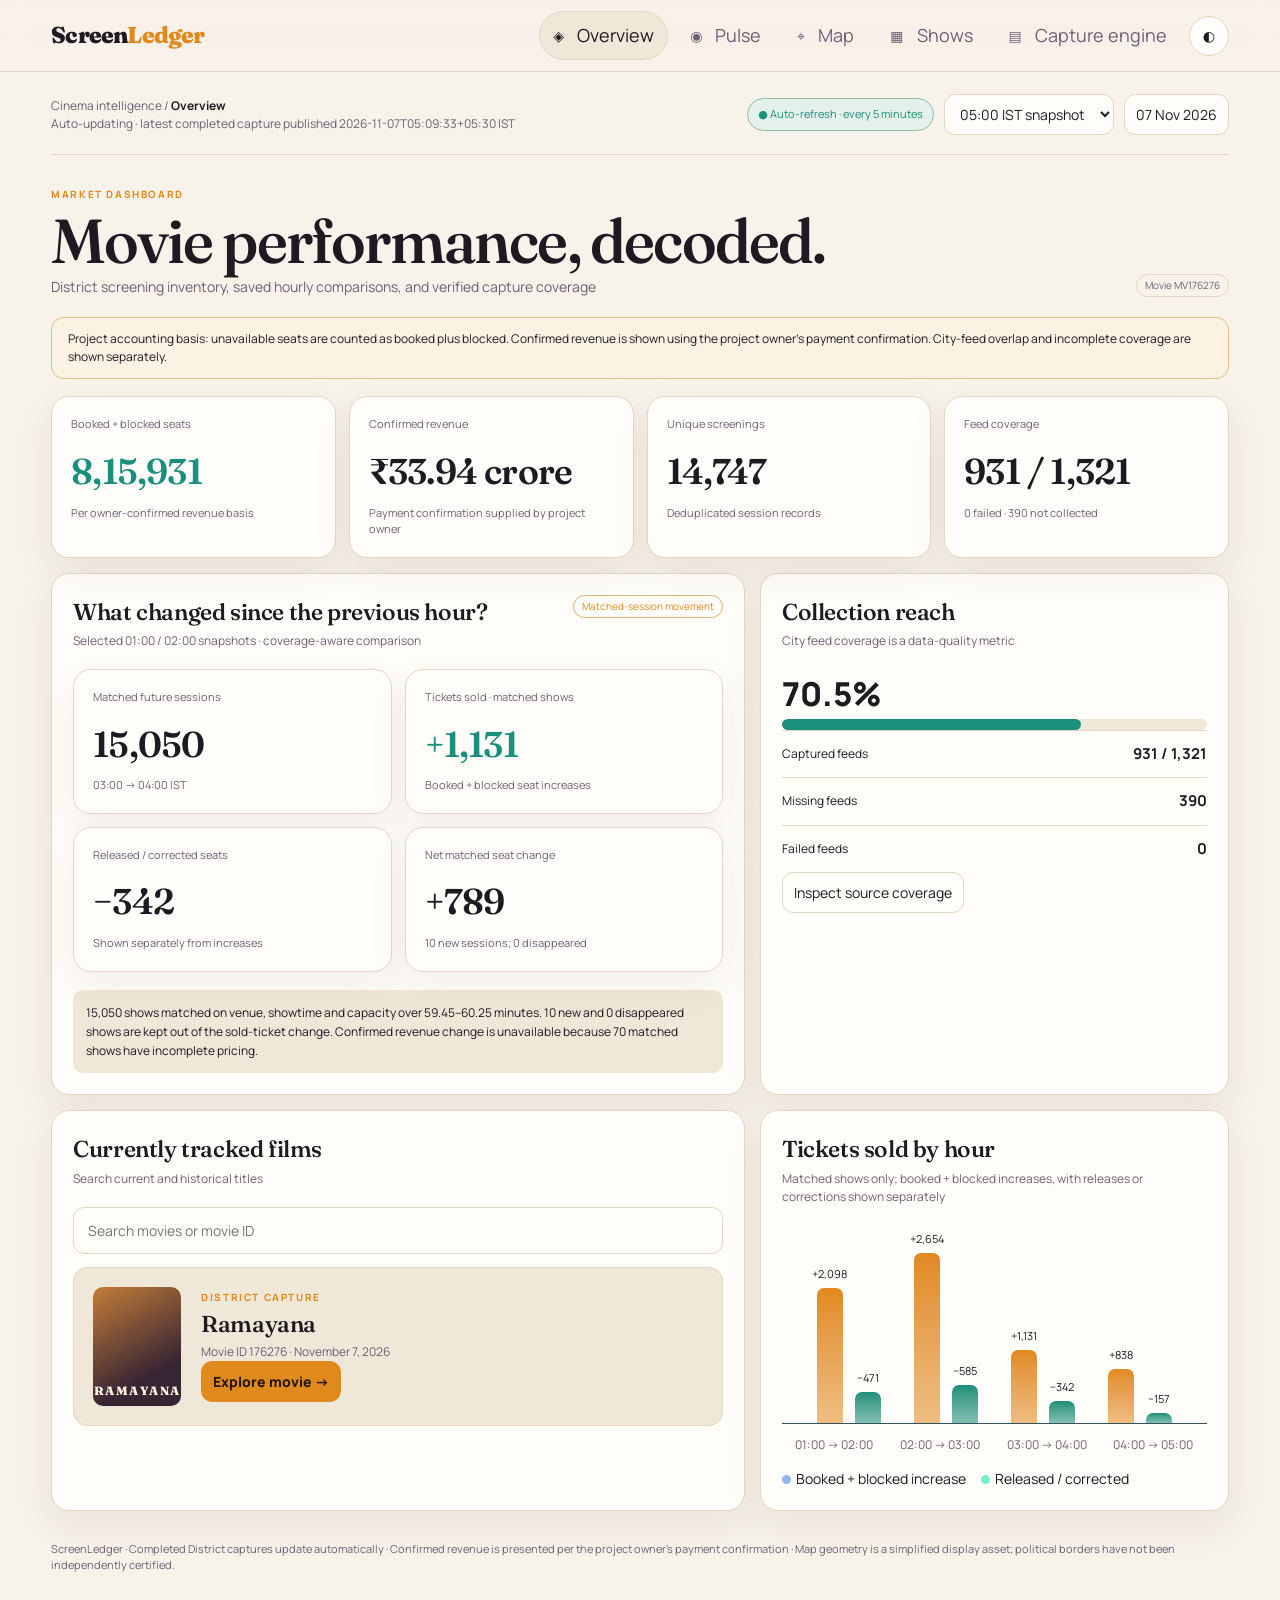
==== ScreenLedger/dashboard/index.html @ 7d4b9045 "Apply Claude reference UI to Movie Intelligence" ====
<!doctype html>
<html lang="en"><head><meta charset="utf-8"><meta name="viewport" content="width=device-width,initial-scale=1"><title>ScreenLedger — Movie intelligence</title>
<style>
:root{color-scheme:dark;--bg:#090d13;--aside:#0d141d;--panel:#121e29;--panel2:#172733;--border:#2a3a48;--ink:#ecf7f5;--muted:#95aab4;--green:#78eed0;--amber:#edc183;--blue:#91b7ed;--danger:#ff9690;--radius:17px}*{box-sizing:border-box}html{scroll-behavior:smooth}body{margin:0;color:var(--ink);font:14px/1.5 Inter,ui-sans-serif,system-ui,Segoe UI,Arial;background:radial-gradient(ellipse 85% 55% at 67% -15%,#183a40 0,transparent 62%),var(--bg)}button,input,select{font:inherit}button{cursor:pointer}button:focus-visible,input:focus-visible,select:focus-visible{outline:2px solid var(--green);outline-offset:2px}.layout{display:grid;grid-template-columns:225px minmax(0,1fr);min-height:100vh}.sidebar{position:sticky;top:0;height:100vh;border-right:1px solid var(--border);background:var(--aside);padding:28px 14px}.brand{font-size:24px;font-weight:850;letter-spacing:-1.3px;margin:0 11px 42px}.brand em{font-style:normal;color:var(--green)}.side-label{font-size:10px;text-transform:uppercase;letter-spacing:2px;color:#748c9b;margin:24px 12px 8px}.nav{width:100%;display:flex;align-items:center;gap:13px;color:#9db0b9;background:transparent;border:0;text-align:left;padding:13px 14px;border-radius:11px;margin:2px 0}.nav span{font-size:18px}.nav.active,.nav:hover{background:#19352f;color:var(--green)}.side-note{position:absolute;left:25px;bottom:27px;right:20px;font-size:11px;color:#78909b}.main{width:100%;max-width:1750px;margin:auto;padding:24px clamp(18px,3.2vw,52px) 56px;min-width:0}.top{display:flex;align-items:center;justify-content:space-between;gap:14px;border-bottom:1px solid var(--border);padding-bottom:19px}.crumb{font-size:12px;color:var(--muted)}.crumb b{color:var(--ink)}.topcontrols{display:flex;align-items:center;gap:10px;flex-wrap:wrap}.select,.btn,.date{border:1px solid var(--border);background:#15232f;color:var(--ink);padding:9px 11px;border-radius:10px}.pill{border:1px solid #31554c;background:#122c27;color:var(--green);font-size:11px;padding:7px 10px;border-radius:30px}.eyebrow{font-weight:750;letter-spacing:2px;text-transform:uppercase;color:var(--green);font-size:10px}.intro{margin:29px 0 19px;display:flex;align-items:end;justify-content:space-between;gap:18px}.intro h1{font-size:clamp(30px,3.2vw,48px);letter-spacing:-2px;margin:7px 0 4px;line-height:1.13}.intro p{color:var(--muted);margin:0}.view{display:none}.view.active{display:block}.notice{padding:12px 16px;background:#25251e;border:1px solid #524a34;color:#e2c99d;font-size:12px;border-radius:11px;margin:0 0 17px}.metrics{display:grid;grid-template-columns:repeat(4,minmax(0,1fr));gap:13px}.metric,.panel{border:1px solid var(--border);background:linear-gradient(148deg,#16252f,#101a24);border-radius:var(--radius)}.metric{padding:19px;min-height:142px;position:relative}.metric .over{font-size:11px;color:var(--muted);margin-bottom:12px}.metric .number{font-weight:780;letter-spacing:-1.2px;font-size:clamp(23px,2.4vw,35px);font-variant-numeric:tabular-nums}.metric .number.em{color:var(--green)}.metric .sub{font-size:11px;color:var(--muted);margin-top:6px}.metric .flag{font-size:10px;color:var(--amber);margin-top:7px}.sectiongrid{display:grid;grid-template-columns:minmax(0,1.48fr) minmax(315px,1fr);gap:15px;margin-top:15px}.panel{padding:22px;min-width:0}.panel-head{display:flex;justify-content:space-between;align-items:start;gap:16px;margin-bottom:19px}.panel h2{font-size:18px;letter-spacing:-.4px;margin:0 0 3px}.panel p{font-size:12px;color:var(--muted);margin:0}.muted{color:var(--muted)}.line{display:flex;justify-content:space-between;gap:12px;align-items:center;padding:12px 0;border-top:1px solid var(--border);font-size:12px}.line strong{font-size:15px}.alert{font-size:11px;color:var(--amber)}.barbg{height:11px;border-radius:99px;background:#2a3b47;overflow:hidden}.barfill{height:100%;background:var(--green);border-radius:99px;transition:width .25s}.bars{height:218px;display:flex;align-items:end;justify-content:space-evenly;border-bottom:1px solid #38505a;padding:17px 10px 0}.bar-item{height:100%;width:43%;display:flex;gap:12px;align-items:end;justify-content:center;position:relative}.column{width:32%;border-radius:7px 7px 0 0;min-height:3px;position:relative}.column.a{background:linear-gradient(#93b9f5,#466a98)}.column.b{background:linear-gradient(#7fe6c8,#2c7e72)}.column span{position:absolute;top:-22px;left:50%;transform:translateX(-50%);font-size:11px;white-space:nowrap}.bar-labels{display:flex;justify-content:space-around;color:var(--muted);font-size:12px;margin-top:12px}.legend{display:flex;gap:15px;flex-wrap:wrap}.legend i{display:inline-block;width:9px;height:9px;border-radius:50%;margin-right:5px}.explain{font-size:12px;line-height:1.6;color:#b8cbd1;padding:13px;background:#1b2d39;border-radius:10px;margin-top:18px}.search{width:100%;border:1px solid var(--border);background:#0b1923;border-radius:10px;color:var(--ink);padding:12px 14px}.movie-card{display:flex;gap:20px;align-items:center;padding:19px;background:#192937;border:1px solid #304453;border-radius:14px}.poster{width:88px;height:119px;border-radius:10px;background:linear-gradient(150deg,#5f4633,#151b24 72%);display:flex;flex-shrink:0;align-items:end;justify-content:center;padding:8px;font:800 12px Georgia;color:#ead9be;letter-spacing:1.5px}.movie-card h2{font-size:25px;margin:2px 0}.btn.primary{background:var(--green);color:#0a2828;border-color:var(--green);font-weight:800}.tablewrap{overflow:auto}.table{width:100%;border-collapse:collapse;white-space:nowrap;font-size:12px}.table th{color:var(--muted);font-size:10px;letter-spacing:1.3px;text-transform:uppercase;text-align:left;font-weight:650}.table td,.table th{padding:12px 10px;border-bottom:1px solid var(--border)}.table tr:last-child td{border:0}.mini-tag{display:inline-block;border:1px solid var(--border);border-radius:30px;color:var(--muted);font-size:10px;padding:3px 8px}.mini-tag.warning{border-color:#7a5e33;color:var(--amber)}.map-layout{display:grid;grid-template-columns:minmax(0,1.6fr) minmax(290px,.9fr);gap:16px}.mapbox{background:radial-gradient(circle at 42% 48%,#153a36,#10202b 68%);border:1px solid #294c48;border-radius:13px;min-height:520px;position:relative;overflow:hidden}.mapbox svg{width:100%;height:520px;display:block}.mapbox path{fill:#254c47;stroke:#7fa39c;stroke-width:1.25;vector-effect:non-scaling-stroke;cursor:pointer;transition:fill .16s}.mapbox path:hover,.mapbox path:focus{fill:#42a28c;stroke:#d4fff0;stroke-width:2;outline:none}.mapbox path.selected{fill:#68c8a5;stroke:#e0fff5;stroke-width:2}.maptooltip{position:absolute;z-index:4;pointer-events:none;display:none;background:#0d1d24;color:var(--ink);border:1px solid #5e8b80;border-radius:10px;padding:10px 13px;box-shadow:0 12px 25px #0008;font-size:12px;max-width:245px}.maptooltip b{display:block;font-size:14px;margin-bottom:4px}.mapfooter{color:var(--muted);font-size:11px;padding-top:10px}.map-side{min-width:0}.regionlink{width:100%;border:1px solid var(--border);background:#172934;color:var(--ink);text-align:left;border-radius:9px;padding:12px;margin:5px 0}.regionlink:hover{border-color:var(--green)}.regionlink small{color:var(--muted);display:block}.modalwrap{position:fixed;inset:0;background:#03080ad9;z-index:20;display:none;align-items:center;justify-content:center;padding:20px}.modalwrap.open{display:flex}.modal{width:min(950px,100%);max-height:90vh;overflow:auto;border:1px solid #4e766c;border-radius:19px;background:#13232d;padding:24px;box-shadow:0 25px 75px #0009}.modal-head{display:flex;justify-content:space-between;gap:12px}.close{font-size:21px;color:var(--ink);border:1px solid var(--border);background:#213844;border-radius:9px;width:39px;height:39px}.modal-cities{display:grid;grid-template-columns:repeat(2,minmax(0,1fr));gap:9px;margin-top:14px}.cityitem{padding:12px;border-radius:10px;border:1px solid var(--border);background:#182e39;color:var(--ink);text-align:left}.cityitem small{display:block;color:var(--muted);margin-top:4px}.foot{margin:30px 0;color:#718e98;font-size:11px}.filters{display:flex;gap:9px;flex-wrap:wrap;margin-bottom:13px}.iconlabel{color:var(--green);font-weight:800}.chartnote{color:var(--muted);font-size:11px;margin-top:12px}.empty{color:#b8c9ce;padding:20px;border:1px dashed #48606c;border-radius:11px;text-align:center}.hide{display:none!important}@media(max-width:1150px){.metrics{grid-template-columns:repeat(2,minmax(0,1fr))}.sectiongrid,.map-layout{grid-template-columns:1fr}.layout{grid-template-columns:76px minmax(0,1fr)}.sidebar{padding:23px 8px}.brand{font-size:13px;margin:0 0 30px 4px}.brand em,.side-note,.side-label,.nav .navtxt{display:none}.nav{justify-content:center}.nav span{font-size:20px}}@media(max-width:650px){.layout{display:block}.sidebar{height:auto;position:sticky;top:0;z-index:9;padding:9px;display:flex;gap:4px;align-items:center}.brand{font-size:14px;margin:0 12px 0 3px}.nav{width:auto;padding:9px}.nav span{font-size:18px}.main{padding:18px}.top,.intro{flex-direction:column;align-items:flex-start}.topcontrols{width:100%}.panel{padding:16px}.metric{padding:14px;min-height:120px}.metric .number{font-size:23px}.mapbox,.mapbox svg{height:450px;min-height:450px}.modal-cities{grid-template-columns:1fr}.poster{width:70px;height:100px}.movie-card{gap:12px}.movie-card h2{font-size:20px}}
</style><link rel="preconnect" href="https://fonts.googleapis.com"><link rel="preconnect" href="https://fonts.gstatic.com" crossorigin><link href="https://fonts.googleapis.com/css2?family=Fraunces:opsz,wght@9..144,400;9..144,500;9..144,600&family=Manrope:wght@400;500;600;700;800&display=swap" rel="stylesheet"><link rel="stylesheet" href="assets/claude_ui.css"></head><body>
<div class="layout"><aside class="sidebar"><div class="brand">Screen<em>Ledger</em></div><button class="nav active" data-view="overview" aria-label="Overview"><span>◈</span><span class="navtxt">Overview</span></button><button class="nav" data-view="movie" aria-label="Pulse"><span>◉</span><span class="navtxt">Pulse</span></button><button class="nav" data-view="geo" aria-label="Map"><span>⌖</span><span class="navtxt">Map</span></button><button class="nav" data-view="shows" aria-label="Shows"><span>▦</span><span class="navtxt">Shows</span></button><button class="nav" data-view="health" aria-label="Capture engine"><span>▤</span><span class="navtxt">Capture engine</span></button><button id="themeToggle" type="button" aria-label="Switch light or dark theme" title="Switch theme">◐</button></aside>
<main class="main"><div class="top"><div class="crumb">Cinema intelligence / <b id="breadcrumb">Overview</b><div class="muted" id="liveStatus">Loading completed captures…</div></div><div class="topcontrols"><span class="pill">● Auto-refresh · every 5 minutes</span><select class="select" id="runSelect" aria-label="Snapshot hour"><option value="1">01:00 IST snapshot</option><option value="2" selected>02:00 IST snapshot</option></select><span class="date" id="dateTag">07 Nov 2026</span></div></div>
<section id="overview" class="view active"><div class="intro"><div><div class="eyebrow">Market dashboard</div><h1>Movie performance, decoded.</h1><p>District screening inventory, saved hourly comparisons, and verified capture coverage</p></div><span class="mini-tag">Movie MV176276</span></div><div class="notice">Project accounting basis: unavailable seats are counted as booked plus blocked. Confirmed revenue is shown using the project owner’s payment confirmation. City-feed overlap and incomplete coverage are shown separately.</div><div class="metrics" id="overviewMetrics"></div><div class="sectiongrid"><div class="panel"><div class="panel-head"><div><h2>What changed since the previous hour?</h2><p>Selected 01:00 / 02:00 snapshots · coverage-aware comparison</p></div><span class="mini-tag warning">Matched-session movement</span></div><div class="metrics" style="grid-template-columns:repeat(2,minmax(0,1fr))" id="deltaMetrics"></div><div class="explain" id="comparisonNote">Matched-session comparison loads from the saved hourly exports.</div></div><div class="panel"><div class="panel-head"><div><h2>Collection reach</h2><p>City feed coverage is a data-quality metric</p></div></div><div style="font-size:33px;font-weight:800" id="coverageTitle"></div><div class="barbg"><div class="barfill" id="coverageFill"></div></div><div class="line"><span>Captured feeds</span><strong id="captured"></strong></div><div class="line"><span>Missing feeds</span><strong id="missing"></strong></div><div class="line"><span>Failed feeds</span><strong id="failed"></strong></div><button class="btn" data-go="health">Inspect source coverage</button></div></div><div class="sectiongrid"><div class="panel"><div class="panel-head"><div><h2>Currently tracked films</h2><p>Search current and historical titles</p></div></div><input class="search" id="movieSearch" placeholder="Search movies or movie ID" aria-label="Search movies"><div style="margin-top:13px" id="movieListing"></div></div><div class="panel"><h2>Tickets sold by hour</h2><p>Matched shows only; booked + blocked increases, with releases or corrections shown separately</p><div class="bars" id="bars" aria-label="Hourly matched ticket changes"></div><div class="bar-labels" id="barLabels"></div><div class="legend" style="margin-top:14px"><span><i style="background:#91b7ed"></i>Booked + blocked increase</span><span><i style="background:#78eed0"></i>Released / corrected</span></div></div></div></section>
<section id="movie" class="view"><div class="intro"><div><div class="eyebrow">Movie intelligence · Ramayana</div><h1>Ramayana</h1><p>Hourly history and advance bookings · District source</p></div><button class="btn primary" data-go="geo">Explore India →</button></div><div class="metrics" id="movieMetrics"></div><div class="panel" id="advancePanel" style="margin-top:15px"><div class="panel-head"><div><h2>Advance booking captures</h2><p>Live District captures grouped by show date, including captures made on earlier days</p></div><label class="muted" for="advanceDateSelect">Show date <select class="select" id="advanceDateSelect" aria-label="Advance booking service date"><option>Loading dates…</option></select></label></div><div class="metrics" id="advanceMetrics"></div><div class="line"><span>Latest capture for this date</span><strong id="advanceLastCapture">—</strong></div><div class="explain" id="advanceNote">Loading service-date captures…</div><div class="panel-head" style="margin-top:20px"><div><h2>Future-date screenings</h2><p>Deduplicated by session across city feeds; failed and uncollected cities remain visible in coverage counts</p></div><span class="mini-tag" id="advanceSessionCount">Not loaded</span></div><label class="search-label" for="advanceSearch">Filter by cinema or city feed</label><input class="search" id="advanceSearch" placeholder="Cinema or city" aria-label="Filter advance booking screenings"><div class="tablewrap" style="margin-top:12px"><table class="table"><thead><tr><th>Show time</th><th>Cinema</th><th>Actual city</th><th>Source city feed</th><th>Total seats</th><th>Available</th><th>Booked + blocked</th><th>Confirmed revenue</th><th>Pricing</th></tr></thead><tbody id="advanceRows"><tr><td colspan="9">Choose a show date to load future bookings.</td></tr></tbody></table></div><div class="line"><span id="advancePageSummary">No session rows loaded</span><div><button class="btn small" id="advancePrev" type="button">Previous</button> <button class="btn small" id="advanceNext" type="button">Next</button></div></div></div><div class="sectiongrid"><div class="panel"><div class="panel-head"><div><h2>Booked + blocked seats vs available inventory</h2><p>Seat-weighted ratio, not verified auditorium attendance</p></div></div><div class="barbg" style="height:20px;margin:28px 0 11px"><div class="barfill" id="occupancyFill"></div></div><div class="line"><span>Booked + blocked seats</span><strong id="bookedLabel"></strong></div><div class="line"><span>Available seat inventory</span><strong id="availableLabel"></strong></div><div class="explain">The project's assumption converts unavailable inventory to booked tickets. A blocked seat can be included, so this remains a booking proxy.</div></div><div class="panel"><div class="panel-head"><div><h2>Last-hour ticket activity</h2><p>Selected capture compared with its adjacent prior hour; only eligible matched sessions contribute.</p></div><span class="mini-tag warning" id="pulseComparisonStatus">Awaiting comparable captures</span></div><div style="font-size:32px;font-weight:700;color:var(--amber)" id="pulseBookedIncrease">—</div><div class="muted">Booked + blocked seats added in matched sessions</div><div class="line"><span>Current saved snapshot</span><strong id="snapshotTime"></strong></div><div class="line"><span>Comparable sessions</span><strong id="pulseMatchedCount">—</strong></div><div class="line"><span>Released / corrected seats</span><strong id="pulseReleasedSeats">—</strong></div><div class="line"><span>Net matched movement</span><strong id="pulseNetChange">—</strong></div><div class="line"><span>Confirmed revenue change · 1 hour</span><strong id="pulseRevenueChange">—</strong></div><div class="explain" id="pulseComparisonNote">A comparable prior capture is needed to show movement.</div></div></div><div class="sectiongrid"><div class="panel"><h2>Daily observation ledger</h2><p>Actual saved aggregate snapshots</p><div class="tablewrap" style="margin-top:15px"><table class="table"><thead><tr><th>Hour</th><th>Unique shows</th><th>Booked + blocked seats</th><th>Confirmed revenue</th><th>Captured feeds</th></tr></thead><tbody id="hourRows"></tbody></table></div></div></div>
<div class="sectiongrid"><div class="panel"><h2>Daypart analysis</h2><p>Morning · Afternoon · Evening · Night</p><div class="empty" style="margin-top:18px">Daypart breakdown requires screening-level exports. Aggregate run summaries cannot support these totals.</div></div></div></section>
<section id="shows" class="view"><div class="intro"><div><div class="eyebrow">Screening explorer</div><h1>Shows, one session at a time.</h1><p>Search and page through unique sessions in the selected saved capture.</p></div></div><div class="panel" style="margin-top:15px"><div class="panel-head"><div><h2>Captured screening sessions</h2><p>Search and page through every deduplicated session in the selected saved run</p></div><span class="mini-tag" id="sessionCount">Not loaded</span></div><label class="search-label" for="sessionSearch">Filter sessions</label><input class="search" id="sessionSearch" placeholder="Cinema, city feed, or showtime" aria-label="Filter captured screening sessions"><div class="tablewrap" style="margin-top:12px"><table class="table"><thead><tr><th>Show time</th><th>Cinema</th><th>Actual city</th><th>Source city feed</th><th>Total seats</th><th>Available</th><th>Booked + blocked</th><th>Confirmed revenue</th><th>Pricing</th></tr></thead><tbody id="sessionRows"><tr><td colspan="9">Open Shows to load the saved session rows.</td></tr></tbody></table></div><div class="line"><span id="sessionPageSummary">No session rows loaded</span><div><button class="btn small" id="sessionPrev" type="button">Previous</button> <button class="btn small" id="sessionNext" type="button">Next</button></div></div></div></section>
<section id="geo" class="view"><div class="intro"><div><div class="eyebrow">Geographic explorer</div><h1>India, state by state.</h1><p>36 simplified display geometries · selector-feed coverage drilldown</p></div></div><div class="notice">The map comes from your provided NWIC GeoJSON, converted from EPSG:7755 to EPSG:4326. Dataset authenticity and political-border agreement are <b>not independently certified</b>. No state metrics are invented.</div><div class="map-layout"><div class="panel"><div class="panel-head"><div><h2>Indian states and union territories</h2><p>Select a state to inspect mapped selector-feed coverage</p></div><span class="mini-tag">36 features</span></div><div class="mapbox" id="mapBox"><svg id="indiaMap" role="img" aria-label="Clickable government-supplied state boundaries of India" viewBox="0 0 700 670" preserveAspectRatio="xMidYMid meet"></svg><div id="mapTooltip" class="maptooltip"></div></div><div class="mapfooter">State panels show selector-feed coverage only. Cinema-level geography is not yet verified, so state bookings and revenue are not assigned. <span id="mappingCoverage">City-state mapping status loads from the saved reference.</span> <span id="geoStatus">Map loads when this view opens.</span></div></div><div class="panel map-side"><h2>State explorer</h2><p>Choose any state/UT to open a detailed panel</p><input class="search" id="stateSearch" placeholder="Find state or UT" aria-label="Search Indian states" style="margin:16px 0 10px"><div id="stateResults" style="max-height:360px;overflow:auto"></div><div class="explain">After the geographic ETL is implemented, each state will show total shows, mapped city-feed coverage only; cinema-level state totals require verified venue geography. This preview does not create regional totals from national summaries.</div></div></div></section>
<section id="health" class="view"><div class="intro"><div><div class="eyebrow">Source operations</div><h1>Collection health.</h1><p>Trace the reliability behind every number shown to users</p></div></div><div class="metrics" id="healthMetrics"></div><div class="sectiongrid"><div class="panel"><h2>Hourly capture coverage</h2><p>Saved District runs</p><div class="tablewrap" style="margin-top:15px"><table class="table"><thead><tr><th>Time</th><th>Captured</th><th>Coverage</th><th>Failed</th><th>Not captured</th><th>Unique shows</th></tr></thead><tbody id="healthRows"></tbody></table></div></div><div class="panel"><h2>Remaining release checks</h2><div class="line"><span>Matched-session hourly deltas</span><span class="mini-tag">Saved comparisons</span></div><div class="line"><span>City-to-state coverage</span><span class="mini-tag warning">Partial match only</span></div><div class="line"><span>Final T−5 scan success rate</span><span class="alert">Needs measurement</span></div><div class="line"><span>Political boundary sign-off</span><span class="alert">Pending</span></div><div class="line"><span>Catalog coverage</span><span class="mini-tag">Ramayana capture</span></div></div></div></section>
<div class="foot">ScreenLedger · Completed District captures update automatically · Confirmed revenue is presented per the project owner’s payment confirmation · Map geometry is a simplified display asset; political borders have not been independently certified.</div></main></div>
<div id="stateModal" class="modalwrap" role="dialog" aria-modal="true" aria-labelledby="modalTitle"><div class="modal"><div class="modal-head"><div><div class="eyebrow">India → State / UT</div><h1 id="modalTitle" style="margin:9px 0">State</h1><p class="muted">State analytics drilldown · 7 Nov 2026</p></div><button class="close" id="closeModal" aria-label="Close state view">×</button></div><div class="metrics" style="grid-template-columns:repeat(2,minmax(0,1fr));margin-top:22px"><div class="metric"><div class="over">Booked + blocked seats · state</div><div class="number">—</div><div class="sub">Cinema-to-state mapping pending</div></div><div class="metric"><div class="over">Confirmed revenue · state</div><div class="number">—</div><div class="sub">State revenue is not assigned from city-feed labels</div></div></div><h2 style="margin:23px 0 5px">Cities and cinemas</h2><p class="muted">City labels are navigation candidates, not audited state-level totals.</p><div id="modalCities" class="modal-cities"></div><div id="cityMessage" class="explain">Select a city to inspect its current data-availability state.</div></div></div>

<script src="assets/movie_intelligence.js" defer></script></body></html>
---- ScreenLedger/dashboard/assets/claude_ui.css ----
/* ScreenLedger's Claude-reference visual language, layered over the existing data views. */
:root {
  color-scheme: light;
  --bg: #f7f2ea;
  --aside: #f7f2ea;
  --panel: #fffdf9;
  --panel2: #efe7d8;
  --border: #e1d7c4;
  --ink: #1d1a22;
  --muted: #6a6173;
  --green: #1a8f7b;
  --amber: #e08a1e;
  --blue: #a35a06;
  --danger: #c8372d;
  --radius: 18px;
  --shadow: 0 14px 40px rgba(57, 42, 24, .07);
  font-family: Manrope, system-ui, -apple-system, "Segoe UI", sans-serif;
  background: var(--bg);
  color: var(--ink);
}
html[data-theme="dark"] {
  color-scheme: dark;
  --bg: #0d0b10;
  --aside: #110e14;
  --panel: #171419;
  --panel2: #25202b;
  --border: #2e2835;
  --ink: #f4eee6;
  --muted: #a1989f;
  --green: #63d6c1;
  --amber: #ffb347;
  --blue: #ffb347;
  --danger: #ff6f5e;
  --shadow: 0 14px 42px rgba(0, 0, 0, .25);
}
html { background: var(--bg); }
body { color: var(--ink); font-family: Manrope, system-ui, -apple-system, "Segoe UI", sans-serif; background: var(--bg); }
h1, h2, h3, .brand, .metric .number { font-family: Fraunces, Georgia, serif; }
button, input, select { color: inherit; font: inherit; }
button:focus-visible, input:focus-visible, select:focus-visible, a:focus-visible, [tabindex]:focus-visible { outline: 3px solid var(--amber); outline-offset: 3px; }
.layout { display: block; min-height: 100vh; }
.sidebar { height: auto; min-height: 72px; position: sticky; z-index: 10; top: 0; display: flex; align-items: center; gap: 8px; padding: 11px clamp(16px, 4vw, 60px); background: color-mix(in srgb, var(--bg) 93%, transparent); backdrop-filter: blur(14px); border: 0; border-bottom: 1px solid var(--border); }
.brand { margin: 0 auto 0 0; font-size: 23px; letter-spacing: -.8px; white-space: nowrap; color: var(--ink); }
.brand em { color: var(--amber); font-style: normal; }
.side-label, .side-note { display: none; }
.nav { width: auto; flex: 0 0 auto; margin: 0; padding: 10px 13px; border: 1px solid transparent; color: var(--muted); border-radius: 999px; font-size: 12px; }
.nav.active, .nav:hover { background: var(--panel2); border-color: var(--border); color: var(--ink); }
.nav span:first-child { font-size: 14px; }
.nav .navtxt { display: inline; }
#themeToggle { flex: 0 0 40px; width: 40px; height: 40px; border: 1px solid var(--border); border-radius: 50%; background: var(--panel); color: var(--ink); cursor: pointer; }
.main { max-width: 1440px; padding: 22px clamp(16px, 4vw, 58px) 54px; }
.top { min-height: 60px; border-color: var(--border); }
.crumb, .muted, .panel p, .metric .over, .metric .sub, .mapfooter, .chartnote { color: var(--muted); }
.crumb b { color: var(--ink); }
.topcontrols { justify-content: flex-end; }
.select, .btn, .date, .search, input.search { border: 1px solid var(--border); background: var(--panel); color: var(--ink); border-radius: 11px; }
.pill { border-color: color-mix(in srgb, var(--green) 40%, var(--border)); background: color-mix(in srgb, var(--green) 12%, var(--panel)); color: var(--green); }
.intro { margin: 32px 0 20px; }
.intro h1 { font-size: clamp(36px, 5vw, 62px); line-height: 1.02; letter-spacing: -1.8px; font-weight: 550; }
.eyebrow { color: var(--amber); letter-spacing: 1.6px; }
.notice { background: color-mix(in srgb, var(--amber) 10%, var(--panel)); border-color: color-mix(in srgb, var(--amber) 35%, var(--border)); color: var(--ink); border-radius: 13px; }
.metric, .panel { color: var(--ink); background: var(--panel); border: 1px solid var(--border); border-radius: var(--radius); box-shadow: var(--shadow); }
.metric { min-height: 132px; padding: 19px; }
.metric .number { font-size: clamp(25px, 2.8vw, 38px); font-weight: 600; letter-spacing: -.8px; }
.metric .number.em { color: var(--green); }
.metric .flag, .alert { color: var(--danger); }
.panel { padding: 21px; }
.panel h2 { font-size: 23px; font-weight: 550; letter-spacing: -.4px; }
.line, .table td, .table th { border-color: var(--border); }
.btn { transition: transform .16s ease, border-color .16s ease, background .16s ease; }
.btn:hover { transform: translateY(-1px); border-color: var(--amber); }
.btn.primary { background: var(--amber); color: #24180b; border-color: var(--amber); }
.barbg { background: var(--panel2); }
.barfill { background: var(--green); }
.column.a { background: linear-gradient(var(--amber), color-mix(in srgb, var(--amber) 55%, var(--panel))); }
.column.b { background: linear-gradient(var(--green), color-mix(in srgb, var(--green) 55%, var(--panel))); }
.explain { color: var(--ink); background: var(--panel2); }
.movie-card, .regionlink, .cityitem { color: var(--ink); background: var(--panel2); border-color: var(--border); }
.poster { background: linear-gradient(150deg, #c47d39, #382534 72%); color: #fff4de; font-family: Fraunces, Georgia, serif; }
.table { color: var(--ink); }
.table th { color: var(--muted); }
.table td, .table th { padding-top: 13px; padding-bottom: 13px; }
.mini-tag { border-color: var(--border); color: var(--muted); }
.mini-tag.warning { border-color: color-mix(in srgb, var(--amber) 50%, var(--border)); color: var(--amber); }
.mapbox { background: color-mix(in srgb, var(--green) 8%, var(--panel)); border-color: color-mix(in srgb, var(--green) 30%, var(--border)); }
.mapbox path { fill: color-mix(in srgb, var(--green) 27%, var(--panel)); stroke: color-mix(in srgb, var(--green) 55%, var(--muted)); }
.mapbox path:hover, .mapbox path:focus { fill: var(--amber); stroke: var(--ink); }
.mapbox path.selected { fill: var(--green); }
.maptooltip, .modal { color: var(--ink); background: var(--panel); border-color: var(--border); }
.maptooltip { box-shadow: var(--shadow); }
.modalwrap { background: rgba(19, 12, 16, .68); }
.foot { color: var(--muted); }
.empty { border-color: var(--border); color: var(--muted); }
@media (max-width: 800px) {
  .sidebar { gap: 3px; padding-inline: 12px; overflow-x: auto; }
  .brand { font-size: 19px; }
  .nav { padding: 9px 10px; }
  .nav span:first-child { display: none; }
  .main { padding-inline: 18px; }
}
@media (max-width: 560px) {
  .sidebar { justify-content: flex-start; }
  .brand { margin-right: 8px; font-size: 17px; }
  .nav { font-size: 11px; padding: 8px; }
  .topcontrols { justify-content: flex-start; }
  .pill { display: none; }
  .intro h1 { font-size: 39px; }
  .metrics { grid-template-columns: repeat(2, minmax(0, 1fr)); gap: 9px; }
  .metric { min-width: 0; padding: 12px; }
  .metric .number { font-size: 22px; overflow-wrap: anywhere; }
  .metric .over { min-height: 30px; }
  .tablewrap { overscroll-behavior-inline: contain; }
  .table { min-width: 720px; }
}
@media (prefers-reduced-motion: reduce) {
  *, *::before, *::after { scroll-behavior: auto !important; animation-duration: .01ms !important; transition-duration: .01ms !important; }
}
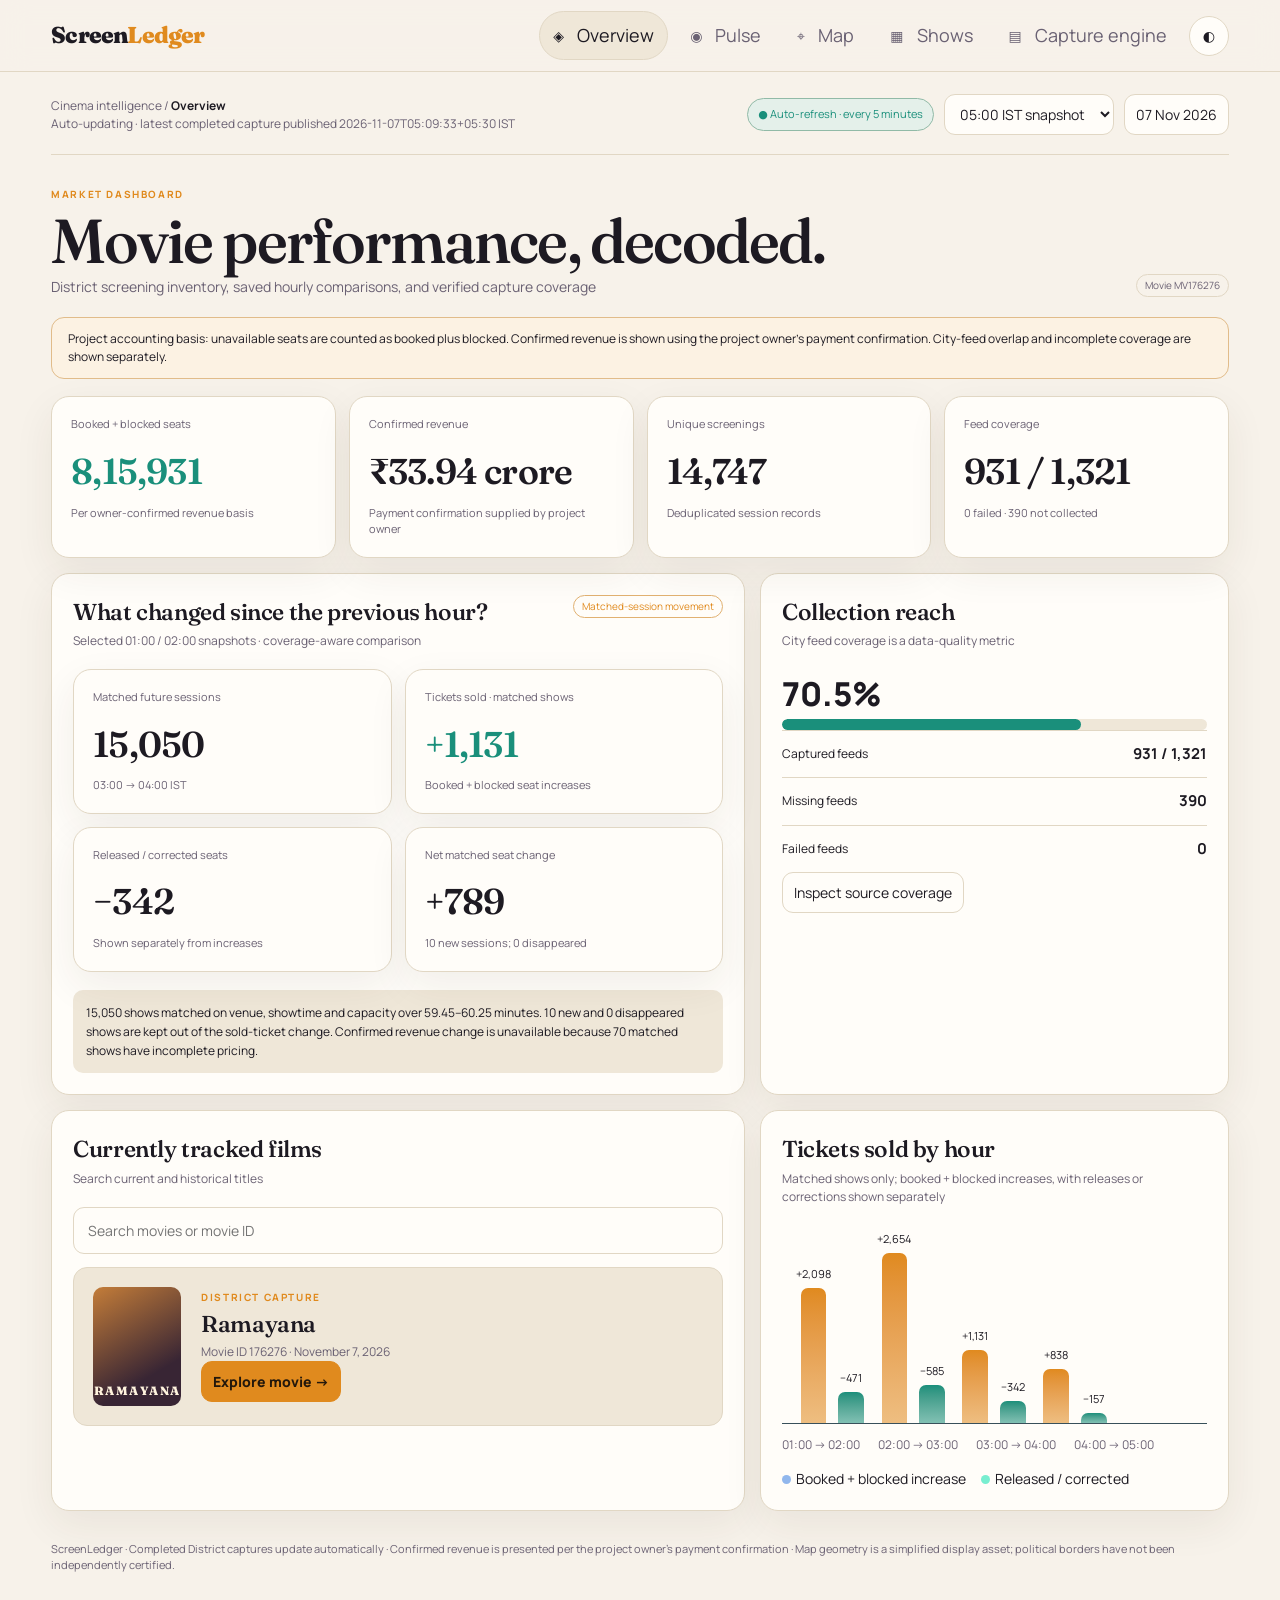
==== commit 9618405f: "Refresh responsive dashboard assets" ====
--- a/ScreenLedger/dashboard/index.html
+++ b/ScreenLedger/dashboard/index.html
@@ -2,7 +2,7 @@
 <html lang="en"><head><meta charset="utf-8"><meta name="viewport" content="width=device-width,initial-scale=1"><title>ScreenLedger — Movie intelligence</title>
 <style>
 :root{color-scheme:dark;--bg:#090d13;--aside:#0d141d;--panel:#121e29;--panel2:#172733;--border:#2a3a48;--ink:#ecf7f5;--muted:#95aab4;--green:#78eed0;--amber:#edc183;--blue:#91b7ed;--danger:#ff9690;--radius:17px}*{box-sizing:border-box}html{scroll-behavior:smooth}body{margin:0;color:var(--ink);font:14px/1.5 Inter,ui-sans-serif,system-ui,Segoe UI,Arial;background:radial-gradient(ellipse 85% 55% at 67% -15%,#183a40 0,transparent 62%),var(--bg)}button,input,select{font:inherit}button{cursor:pointer}button:focus-visible,input:focus-visible,select:focus-visible{outline:2px solid var(--green);outline-offset:2px}.layout{display:grid;grid-template-columns:225px minmax(0,1fr);min-height:100vh}.sidebar{position:sticky;top:0;height:100vh;border-right:1px solid var(--border);background:var(--aside);padding:28px 14px}.brand{font-size:24px;font-weight:850;letter-spacing:-1.3px;margin:0 11px 42px}.brand em{font-style:normal;color:var(--green)}.side-label{font-size:10px;text-transform:uppercase;letter-spacing:2px;color:#748c9b;margin:24px 12px 8px}.nav{width:100%;display:flex;align-items:center;gap:13px;color:#9db0b9;background:transparent;border:0;text-align:left;padding:13px 14px;border-radius:11px;margin:2px 0}.nav span{font-size:18px}.nav.active,.nav:hover{background:#19352f;color:var(--green)}.side-note{position:absolute;left:25px;bottom:27px;right:20px;font-size:11px;color:#78909b}.main{width:100%;max-width:1750px;margin:auto;padding:24px clamp(18px,3.2vw,52px) 56px;min-width:0}.top{display:flex;align-items:center;justify-content:space-between;gap:14px;border-bottom:1px solid var(--border);padding-bottom:19px}.crumb{font-size:12px;color:var(--muted)}.crumb b{color:var(--ink)}.topcontrols{display:flex;align-items:center;gap:10px;flex-wrap:wrap}.select,.btn,.date{border:1px solid var(--border);background:#15232f;color:var(--ink);padding:9px 11px;border-radius:10px}.pill{border:1px solid #31554c;background:#122c27;color:var(--green);font-size:11px;padding:7px 10px;border-radius:30px}.eyebrow{font-weight:750;letter-spacing:2px;text-transform:uppercase;color:var(--green);font-size:10px}.intro{margin:29px 0 19px;display:flex;align-items:end;justify-content:space-between;gap:18px}.intro h1{font-size:clamp(30px,3.2vw,48px);letter-spacing:-2px;margin:7px 0 4px;line-height:1.13}.intro p{color:var(--muted);margin:0}.view{display:none}.view.active{display:block}.notice{padding:12px 16px;background:#25251e;border:1px solid #524a34;color:#e2c99d;font-size:12px;border-radius:11px;margin:0 0 17px}.metrics{display:grid;grid-template-columns:repeat(4,minmax(0,1fr));gap:13px}.metric,.panel{border:1px solid var(--border);background:linear-gradient(148deg,#16252f,#101a24);border-radius:var(--radius)}.metric{padding:19px;min-height:142px;position:relative}.metric .over{font-size:11px;color:var(--muted);margin-bottom:12px}.metric .number{font-weight:780;letter-spacing:-1.2px;font-size:clamp(23px,2.4vw,35px);font-variant-numeric:tabular-nums}.metric .number.em{color:var(--green)}.metric .sub{font-size:11px;color:var(--muted);margin-top:6px}.metric .flag{font-size:10px;color:var(--amber);margin-top:7px}.sectiongrid{display:grid;grid-template-columns:minmax(0,1.48fr) minmax(315px,1fr);gap:15px;margin-top:15px}.panel{padding:22px;min-width:0}.panel-head{display:flex;justify-content:space-between;align-items:start;gap:16px;margin-bottom:19px}.panel h2{font-size:18px;letter-spacing:-.4px;margin:0 0 3px}.panel p{font-size:12px;color:var(--muted);margin:0}.muted{color:var(--muted)}.line{display:flex;justify-content:space-between;gap:12px;align-items:center;padding:12px 0;border-top:1px solid var(--border);font-size:12px}.line strong{font-size:15px}.alert{font-size:11px;color:var(--amber)}.barbg{height:11px;border-radius:99px;background:#2a3b47;overflow:hidden}.barfill{height:100%;background:var(--green);border-radius:99px;transition:width .25s}.bars{height:218px;display:flex;align-items:end;justify-content:space-evenly;border-bottom:1px solid #38505a;padding:17px 10px 0}.bar-item{height:100%;width:43%;display:flex;gap:12px;align-items:end;justify-content:center;position:relative}.column{width:32%;border-radius:7px 7px 0 0;min-height:3px;position:relative}.column.a{background:linear-gradient(#93b9f5,#466a98)}.column.b{background:linear-gradient(#7fe6c8,#2c7e72)}.column span{position:absolute;top:-22px;left:50%;transform:translateX(-50%);font-size:11px;white-space:nowrap}.bar-labels{display:flex;justify-content:space-around;color:var(--muted);font-size:12px;margin-top:12px}.legend{display:flex;gap:15px;flex-wrap:wrap}.legend i{display:inline-block;width:9px;height:9px;border-radius:50%;margin-right:5px}.explain{font-size:12px;line-height:1.6;color:#b8cbd1;padding:13px;background:#1b2d39;border-radius:10px;margin-top:18px}.search{width:100%;border:1px solid var(--border);background:#0b1923;border-radius:10px;color:var(--ink);padding:12px 14px}.movie-card{display:flex;gap:20px;align-items:center;padding:19px;background:#192937;border:1px solid #304453;border-radius:14px}.poster{width:88px;height:119px;border-radius:10px;background:linear-gradient(150deg,#5f4633,#151b24 72%);display:flex;flex-shrink:0;align-items:end;justify-content:center;padding:8px;font:800 12px Georgia;color:#ead9be;letter-spacing:1.5px}.movie-card h2{font-size:25px;margin:2px 0}.btn.primary{background:var(--green);color:#0a2828;border-color:var(--green);font-weight:800}.tablewrap{overflow:auto}.table{width:100%;border-collapse:collapse;white-space:nowrap;font-size:12px}.table th{color:var(--muted);font-size:10px;letter-spacing:1.3px;text-transform:uppercase;text-align:left;font-weight:650}.table td,.table th{padding:12px 10px;border-bottom:1px solid var(--border)}.table tr:last-child td{border:0}.mini-tag{display:inline-block;border:1px solid var(--border);border-radius:30px;color:var(--muted);font-size:10px;padding:3px 8px}.mini-tag.warning{border-color:#7a5e33;color:var(--amber)}.map-layout{display:grid;grid-template-columns:minmax(0,1.6fr) minmax(290px,.9fr);gap:16px}.mapbox{background:radial-gradient(circle at 42% 48%,#153a36,#10202b 68%);border:1px solid #294c48;border-radius:13px;min-height:520px;position:relative;overflow:hidden}.mapbox svg{width:100%;height:520px;display:block}.mapbox path{fill:#254c47;stroke:#7fa39c;stroke-width:1.25;vector-effect:non-scaling-stroke;cursor:pointer;transition:fill .16s}.mapbox path:hover,.mapbox path:focus{fill:#42a28c;stroke:#d4fff0;stroke-width:2;outline:none}.mapbox path.selected{fill:#68c8a5;stroke:#e0fff5;stroke-width:2}.maptooltip{position:absolute;z-index:4;pointer-events:none;display:none;background:#0d1d24;color:var(--ink);border:1px solid #5e8b80;border-radius:10px;padding:10px 13px;box-shadow:0 12px 25px #0008;font-size:12px;max-width:245px}.maptooltip b{display:block;font-size:14px;margin-bottom:4px}.mapfooter{color:var(--muted);font-size:11px;padding-top:10px}.map-side{min-width:0}.regionlink{width:100%;border:1px solid var(--border);background:#172934;color:var(--ink);text-align:left;border-radius:9px;padding:12px;margin:5px 0}.regionlink:hover{border-color:var(--green)}.regionlink small{color:var(--muted);display:block}.modalwrap{position:fixed;inset:0;background:#03080ad9;z-index:20;display:none;align-items:center;justify-content:center;padding:20px}.modalwrap.open{display:flex}.modal{width:min(950px,100%);max-height:90vh;overflow:auto;border:1px solid #4e766c;border-radius:19px;background:#13232d;padding:24px;box-shadow:0 25px 75px #0009}.modal-head{display:flex;justify-content:space-between;gap:12px}.close{font-size:21px;color:var(--ink);border:1px solid var(--border);background:#213844;border-radius:9px;width:39px;height:39px}.modal-cities{display:grid;grid-template-columns:repeat(2,minmax(0,1fr));gap:9px;margin-top:14px}.cityitem{padding:12px;border-radius:10px;border:1px solid var(--border);background:#182e39;color:var(--ink);text-align:left}.cityitem small{display:block;color:var(--muted);margin-top:4px}.foot{margin:30px 0;color:#718e98;font-size:11px}.filters{display:flex;gap:9px;flex-wrap:wrap;margin-bottom:13px}.iconlabel{color:var(--green);font-weight:800}.chartnote{color:var(--muted);font-size:11px;margin-top:12px}.empty{color:#b8c9ce;padding:20px;border:1px dashed #48606c;border-radius:11px;text-align:center}.hide{display:none!important}@media(max-width:1150px){.metrics{grid-template-columns:repeat(2,minmax(0,1fr))}.sectiongrid,.map-layout{grid-template-columns:1fr}.layout{grid-template-columns:76px minmax(0,1fr)}.sidebar{padding:23px 8px}.brand{font-size:13px;margin:0 0 30px 4px}.brand em,.side-note,.side-label,.nav .navtxt{display:none}.nav{justify-content:center}.nav span{font-size:20px}}@media(max-width:650px){.layout{display:block}.sidebar{height:auto;position:sticky;top:0;z-index:9;padding:9px;display:flex;gap:4px;align-items:center}.brand{font-size:14px;margin:0 12px 0 3px}.nav{width:auto;padding:9px}.nav span{font-size:18px}.main{padding:18px}.top,.intro{flex-direction:column;align-items:flex-start}.topcontrols{width:100%}.panel{padding:16px}.metric{padding:14px;min-height:120px}.metric .number{font-size:23px}.mapbox,.mapbox svg{height:450px;min-height:450px}.modal-cities{grid-template-columns:1fr}.poster{width:70px;height:100px}.movie-card{gap:12px}.movie-card h2{font-size:20px}}
-</style><link rel="preconnect" href="https://fonts.googleapis.com"><link rel="preconnect" href="https://fonts.gstatic.com" crossorigin><link href="https://fonts.googleapis.com/css2?family=Fraunces:opsz,wght@9..144,400;9..144,500;9..144,600&family=Manrope:wght@400;500;600;700;800&display=swap" rel="stylesheet"><link rel="stylesheet" href="assets/claude_ui.css"></head><body>
+</style><link rel="preconnect" href="https://fonts.googleapis.com"><link rel="preconnect" href="https://fonts.gstatic.com" crossorigin><link href="https://fonts.googleapis.com/css2?family=Fraunces:opsz,wght@9..144,400;9..144,500;9..144,600&family=Manrope:wght@400;500;600;700;800&display=swap" rel="stylesheet"><link rel="stylesheet" href="assets/claude_ui.css?v=ui-v2-20261107-2"></head><body>
 <div class="layout"><aside class="sidebar"><div class="brand">Screen<em>Ledger</em></div><button class="nav active" data-view="overview" aria-label="Overview"><span>◈</span><span class="navtxt">Overview</span></button><button class="nav" data-view="movie" aria-label="Pulse"><span>◉</span><span class="navtxt">Pulse</span></button><button class="nav" data-view="geo" aria-label="Map"><span>⌖</span><span class="navtxt">Map</span></button><button class="nav" data-view="shows" aria-label="Shows"><span>▦</span><span class="navtxt">Shows</span></button><button class="nav" data-view="health" aria-label="Capture engine"><span>▤</span><span class="navtxt">Capture engine</span></button><button id="themeToggle" type="button" aria-label="Switch light or dark theme" title="Switch theme">◐</button></aside>
 <main class="main"><div class="top"><div class="crumb">Cinema intelligence / <b id="breadcrumb">Overview</b><div class="muted" id="liveStatus">Loading completed captures…</div></div><div class="topcontrols"><span class="pill">● Auto-refresh · every 5 minutes</span><select class="select" id="runSelect" aria-label="Snapshot hour"><option value="1">01:00 IST snapshot</option><option value="2" selected>02:00 IST snapshot</option></select><span class="date" id="dateTag">07 Nov 2026</span></div></div>
 <section id="overview" class="view active"><div class="intro"><div><div class="eyebrow">Market dashboard</div><h1>Movie performance, decoded.</h1><p>District screening inventory, saved hourly comparisons, and verified capture coverage</p></div><span class="mini-tag">Movie MV176276</span></div><div class="notice">Project accounting basis: unavailable seats are counted as booked plus blocked. Confirmed revenue is shown using the project owner’s payment confirmation. City-feed overlap and incomplete coverage are shown separately.</div><div class="metrics" id="overviewMetrics"></div><div class="sectiongrid"><div class="panel"><div class="panel-head"><div><h2>What changed since the previous hour?</h2><p>Selected 01:00 / 02:00 snapshots · coverage-aware comparison</p></div><span class="mini-tag warning">Matched-session movement</span></div><div class="metrics" style="grid-template-columns:repeat(2,minmax(0,1fr))" id="deltaMetrics"></div><div class="explain" id="comparisonNote">Matched-session comparison loads from the saved hourly exports.</div></div><div class="panel"><div class="panel-head"><div><h2>Collection reach</h2><p>City feed coverage is a data-quality metric</p></div></div><div style="font-size:33px;font-weight:800" id="coverageTitle"></div><div class="barbg"><div class="barfill" id="coverageFill"></div></div><div class="line"><span>Captured feeds</span><strong id="captured"></strong></div><div class="line"><span>Missing feeds</span><strong id="missing"></strong></div><div class="line"><span>Failed feeds</span><strong id="failed"></strong></div><button class="btn" data-go="health">Inspect source coverage</button></div></div><div class="sectiongrid"><div class="panel"><div class="panel-head"><div><h2>Currently tracked films</h2><p>Search current and historical titles</p></div></div><input class="search" id="movieSearch" placeholder="Search movies or movie ID" aria-label="Search movies"><div style="margin-top:13px" id="movieListing"></div></div><div class="panel"><h2>Tickets sold by hour</h2><p>Matched shows only; booked + blocked increases, with releases or corrections shown separately</p><div class="bars" id="bars" aria-label="Hourly matched ticket changes"></div><div class="bar-labels" id="barLabels"></div><div class="legend" style="margin-top:14px"><span><i style="background:#91b7ed"></i>Booked + blocked increase</span><span><i style="background:#78eed0"></i>Released / corrected</span></div></div></div></section>
@@ -14,4 +14,4 @@
 <div class="foot">ScreenLedger · Completed District captures update automatically · Confirmed revenue is presented per the project owner’s payment confirmation · Map geometry is a simplified display asset; political borders have not been independently certified.</div></main></div>
 <div id="stateModal" class="modalwrap" role="dialog" aria-modal="true" aria-labelledby="modalTitle"><div class="modal"><div class="modal-head"><div><div class="eyebrow">India → State / UT</div><h1 id="modalTitle" style="margin:9px 0">State</h1><p class="muted">State analytics drilldown · 7 Nov 2026</p></div><button class="close" id="closeModal" aria-label="Close state view">×</button></div><div class="metrics" style="grid-template-columns:repeat(2,minmax(0,1fr));margin-top:22px"><div class="metric"><div class="over">Booked + blocked seats · state</div><div class="number">—</div><div class="sub">Cinema-to-state mapping pending</div></div><div class="metric"><div class="over">Confirmed revenue · state</div><div class="number">—</div><div class="sub">State revenue is not assigned from city-feed labels</div></div></div><h2 style="margin:23px 0 5px">Cities and cinemas</h2><p class="muted">City labels are navigation candidates, not audited state-level totals.</p><div id="modalCities" class="modal-cities"></div><div id="cityMessage" class="explain">Select a city to inspect its current data-availability state.</div></div></div>
 
-<script src="assets/movie_intelligence.js" defer></script></body></html>
+<script src="assets/movie_intelligence.js?v=ui-v2-20261107" defer></script></body></html>
--- a/ScreenLedger/dashboard/assets/claude_ui.css
+++ b/ScreenLedger/dashboard/assets/claude_ui.css
@@ -115,3 +115,7 @@
 @media (prefers-reduced-motion: reduce) {
   *, *::before, *::after { scroll-behavior: auto !important; animation-duration: .01ms !important; transition-duration: .01ms !important; }
 }
+
+/* Keep long comparison histories scrollable within their chart instead of widening the page. */
+.bars { justify-content: flex-start; overflow-x: auto; overscroll-behavior-inline: contain; }
+.bar-labels { justify-content: flex-start; gap: 18px; overflow-x: auto; overscroll-behavior-inline: contain; white-space: nowrap; }
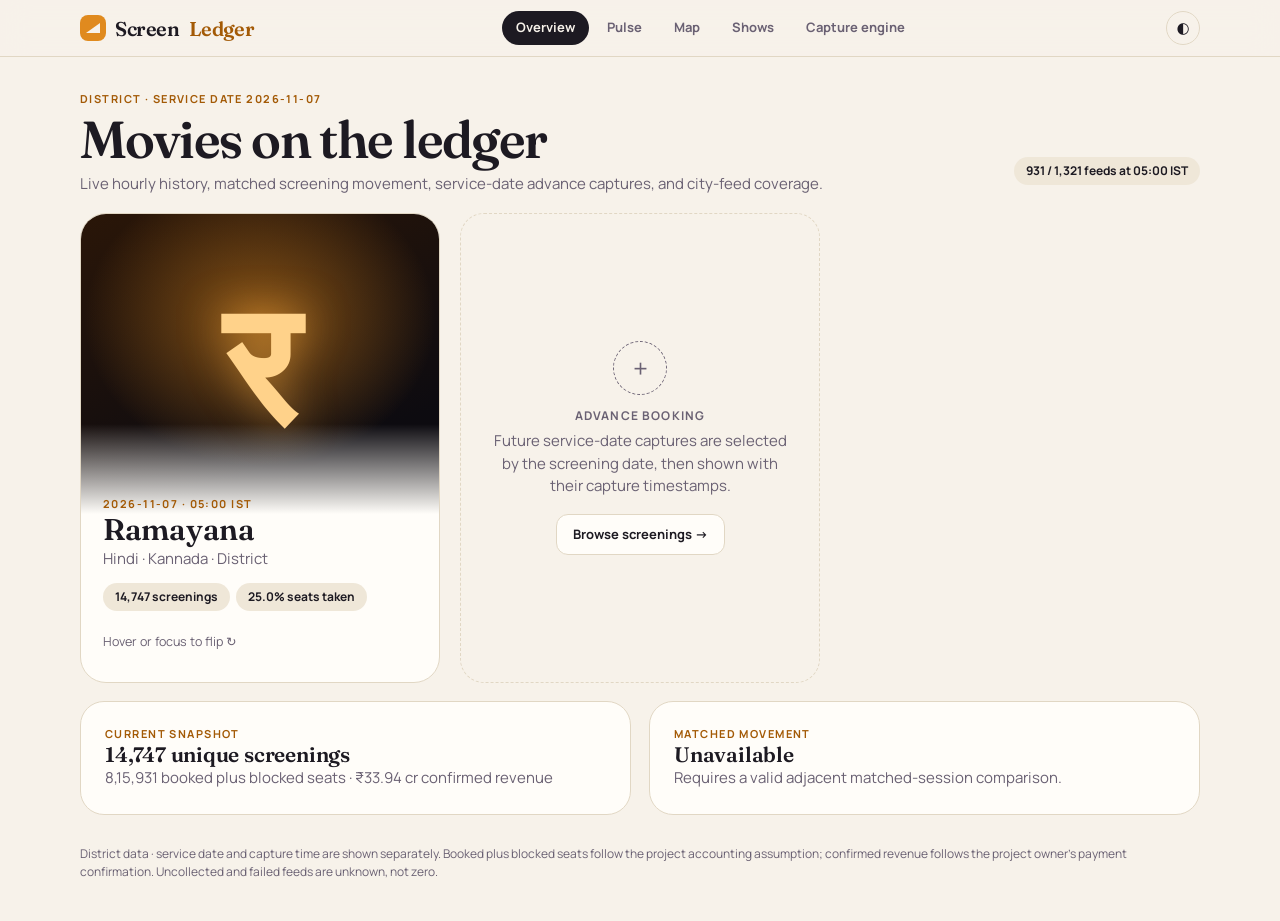
==== commit dd79a519: "Match Movie Intelligence to Claude reference" ====
--- a/ScreenLedger/dashboard/index.html
+++ b/ScreenLedger/dashboard/index.html
@@ -1,17 +1,8 @@
 <!doctype html>
-<html lang="en"><head><meta charset="utf-8"><meta name="viewport" content="width=device-width,initial-scale=1"><title>ScreenLedger — Movie intelligence</title>
-<style>
-:root{color-scheme:dark;--bg:#090d13;--aside:#0d141d;--panel:#121e29;--panel2:#172733;--border:#2a3a48;--ink:#ecf7f5;--muted:#95aab4;--green:#78eed0;--amber:#edc183;--blue:#91b7ed;--danger:#ff9690;--radius:17px}*{box-sizing:border-box}html{scroll-behavior:smooth}body{margin:0;color:var(--ink);font:14px/1.5 Inter,ui-sans-serif,system-ui,Segoe UI,Arial;background:radial-gradient(ellipse 85% 55% at 67% -15%,#183a40 0,transparent 62%),var(--bg)}button,input,select{font:inherit}button{cursor:pointer}button:focus-visible,input:focus-visible,select:focus-visible{outline:2px solid var(--green);outline-offset:2px}.layout{display:grid;grid-template-columns:225px minmax(0,1fr);min-height:100vh}.sidebar{position:sticky;top:0;height:100vh;border-right:1px solid var(--border);background:var(--aside);padding:28px 14px}.brand{font-size:24px;font-weight:850;letter-spacing:-1.3px;margin:0 11px 42px}.brand em{font-style:normal;color:var(--green)}.side-label{font-size:10px;text-transform:uppercase;letter-spacing:2px;color:#748c9b;margin:24px 12px 8px}.nav{width:100%;display:flex;align-items:center;gap:13px;color:#9db0b9;background:transparent;border:0;text-align:left;padding:13px 14px;border-radius:11px;margin:2px 0}.nav span{font-size:18px}.nav.active,.nav:hover{background:#19352f;color:var(--green)}.side-note{position:absolute;left:25px;bottom:27px;right:20px;font-size:11px;color:#78909b}.main{width:100%;max-width:1750px;margin:auto;padding:24px clamp(18px,3.2vw,52px) 56px;min-width:0}.top{display:flex;align-items:center;justify-content:space-between;gap:14px;border-bottom:1px solid var(--border);padding-bottom:19px}.crumb{font-size:12px;color:var(--muted)}.crumb b{color:var(--ink)}.topcontrols{display:flex;align-items:center;gap:10px;flex-wrap:wrap}.select,.btn,.date{border:1px solid var(--border);background:#15232f;color:var(--ink);padding:9px 11px;border-radius:10px}.pill{border:1px solid #31554c;background:#122c27;color:var(--green);font-size:11px;padding:7px 10px;border-radius:30px}.eyebrow{font-weight:750;letter-spacing:2px;text-transform:uppercase;color:var(--green);font-size:10px}.intro{margin:29px 0 19px;display:flex;align-items:end;justify-content:space-between;gap:18px}.intro h1{font-size:clamp(30px,3.2vw,48px);letter-spacing:-2px;margin:7px 0 4px;line-height:1.13}.intro p{color:var(--muted);margin:0}.view{display:none}.view.active{display:block}.notice{padding:12px 16px;background:#25251e;border:1px solid #524a34;color:#e2c99d;font-size:12px;border-radius:11px;margin:0 0 17px}.metrics{display:grid;grid-template-columns:repeat(4,minmax(0,1fr));gap:13px}.metric,.panel{border:1px solid var(--border);background:linear-gradient(148deg,#16252f,#101a24);border-radius:var(--radius)}.metric{padding:19px;min-height:142px;position:relative}.metric .over{font-size:11px;color:var(--muted);margin-bottom:12px}.metric .number{font-weight:780;letter-spacing:-1.2px;font-size:clamp(23px,2.4vw,35px);font-variant-numeric:tabular-nums}.metric .number.em{color:var(--green)}.metric .sub{font-size:11px;color:var(--muted);margin-top:6px}.metric .flag{font-size:10px;color:var(--amber);margin-top:7px}.sectiongrid{display:grid;grid-template-columns:minmax(0,1.48fr) minmax(315px,1fr);gap:15px;margin-top:15px}.panel{padding:22px;min-width:0}.panel-head{display:flex;justify-content:space-between;align-items:start;gap:16px;margin-bottom:19px}.panel h2{font-size:18px;letter-spacing:-.4px;margin:0 0 3px}.panel p{font-size:12px;color:var(--muted);margin:0}.muted{color:var(--muted)}.line{display:flex;justify-content:space-between;gap:12px;align-items:center;padding:12px 0;border-top:1px solid var(--border);font-size:12px}.line strong{font-size:15px}.alert{font-size:11px;color:var(--amber)}.barbg{height:11px;border-radius:99px;background:#2a3b47;overflow:hidden}.barfill{height:100%;background:var(--green);border-radius:99px;transition:width .25s}.bars{height:218px;display:flex;align-items:end;justify-content:space-evenly;border-bottom:1px solid #38505a;padding:17px 10px 0}.bar-item{height:100%;width:43%;display:flex;gap:12px;align-items:end;justify-content:center;position:relative}.column{width:32%;border-radius:7px 7px 0 0;min-height:3px;position:relative}.column.a{background:linear-gradient(#93b9f5,#466a98)}.column.b{background:linear-gradient(#7fe6c8,#2c7e72)}.column span{position:absolute;top:-22px;left:50%;transform:translateX(-50%);font-size:11px;white-space:nowrap}.bar-labels{display:flex;justify-content:space-around;color:var(--muted);font-size:12px;margin-top:12px}.legend{display:flex;gap:15px;flex-wrap:wrap}.legend i{display:inline-block;width:9px;height:9px;border-radius:50%;margin-right:5px}.explain{font-size:12px;line-height:1.6;color:#b8cbd1;padding:13px;background:#1b2d39;border-radius:10px;margin-top:18px}.search{width:100%;border:1px solid var(--border);background:#0b1923;border-radius:10px;color:var(--ink);padding:12px 14px}.movie-card{display:flex;gap:20px;align-items:center;padding:19px;background:#192937;border:1px solid #304453;border-radius:14px}.poster{width:88px;height:119px;border-radius:10px;background:linear-gradient(150deg,#5f4633,#151b24 72%);display:flex;flex-shrink:0;align-items:end;justify-content:center;padding:8px;font:800 12px Georgia;color:#ead9be;letter-spacing:1.5px}.movie-card h2{font-size:25px;margin:2px 0}.btn.primary{background:var(--green);color:#0a2828;border-color:var(--green);font-weight:800}.tablewrap{overflow:auto}.table{width:100%;border-collapse:collapse;white-space:nowrap;font-size:12px}.table th{color:var(--muted);font-size:10px;letter-spacing:1.3px;text-transform:uppercase;text-align:left;font-weight:650}.table td,.table th{padding:12px 10px;border-bottom:1px solid var(--border)}.table tr:last-child td{border:0}.mini-tag{display:inline-block;border:1px solid var(--border);border-radius:30px;color:var(--muted);font-size:10px;padding:3px 8px}.mini-tag.warning{border-color:#7a5e33;color:var(--amber)}.map-layout{display:grid;grid-template-columns:minmax(0,1.6fr) minmax(290px,.9fr);gap:16px}.mapbox{background:radial-gradient(circle at 42% 48%,#153a36,#10202b 68%);border:1px solid #294c48;border-radius:13px;min-height:520px;position:relative;overflow:hidden}.mapbox svg{width:100%;height:520px;display:block}.mapbox path{fill:#254c47;stroke:#7fa39c;stroke-width:1.25;vector-effect:non-scaling-stroke;cursor:pointer;transition:fill .16s}.mapbox path:hover,.mapbox path:focus{fill:#42a28c;stroke:#d4fff0;stroke-width:2;outline:none}.mapbox path.selected{fill:#68c8a5;stroke:#e0fff5;stroke-width:2}.maptooltip{position:absolute;z-index:4;pointer-events:none;display:none;background:#0d1d24;color:var(--ink);border:1px solid #5e8b80;border-radius:10px;padding:10px 13px;box-shadow:0 12px 25px #0008;font-size:12px;max-width:245px}.maptooltip b{display:block;font-size:14px;margin-bottom:4px}.mapfooter{color:var(--muted);font-size:11px;padding-top:10px}.map-side{min-width:0}.regionlink{width:100%;border:1px solid var(--border);background:#172934;color:var(--ink);text-align:left;border-radius:9px;padding:12px;margin:5px 0}.regionlink:hover{border-color:var(--green)}.regionlink small{color:var(--muted);display:block}.modalwrap{position:fixed;inset:0;background:#03080ad9;z-index:20;display:none;align-items:center;justify-content:center;padding:20px}.modalwrap.open{display:flex}.modal{width:min(950px,100%);max-height:90vh;overflow:auto;border:1px solid #4e766c;border-radius:19px;background:#13232d;padding:24px;box-shadow:0 25px 75px #0009}.modal-head{display:flex;justify-content:space-between;gap:12px}.close{font-size:21px;color:var(--ink);border:1px solid var(--border);background:#213844;border-radius:9px;width:39px;height:39px}.modal-cities{display:grid;grid-template-columns:repeat(2,minmax(0,1fr));gap:9px;margin-top:14px}.cityitem{padding:12px;border-radius:10px;border:1px solid var(--border);background:#182e39;color:var(--ink);text-align:left}.cityitem small{display:block;color:var(--muted);margin-top:4px}.foot{margin:30px 0;color:#718e98;font-size:11px}.filters{display:flex;gap:9px;flex-wrap:wrap;margin-bottom:13px}.iconlabel{color:var(--green);font-weight:800}.chartnote{color:var(--muted);font-size:11px;margin-top:12px}.empty{color:#b8c9ce;padding:20px;border:1px dashed #48606c;border-radius:11px;text-align:center}.hide{display:none!important}@media(max-width:1150px){.metrics{grid-template-columns:repeat(2,minmax(0,1fr))}.sectiongrid,.map-layout{grid-template-columns:1fr}.layout{grid-template-columns:76px minmax(0,1fr)}.sidebar{padding:23px 8px}.brand{font-size:13px;margin:0 0 30px 4px}.brand em,.side-note,.side-label,.nav .navtxt{display:none}.nav{justify-content:center}.nav span{font-size:20px}}@media(max-width:650px){.layout{display:block}.sidebar{height:auto;position:sticky;top:0;z-index:9;padding:9px;display:flex;gap:4px;align-items:center}.brand{font-size:14px;margin:0 12px 0 3px}.nav{width:auto;padding:9px}.nav span{font-size:18px}.main{padding:18px}.top,.intro{flex-direction:column;align-items:flex-start}.topcontrols{width:100%}.panel{padding:16px}.metric{padding:14px;min-height:120px}.metric .number{font-size:23px}.mapbox,.mapbox svg{height:450px;min-height:450px}.modal-cities{grid-template-columns:1fr}.poster{width:70px;height:100px}.movie-card{gap:12px}.movie-card h2{font-size:20px}}
-</style><link rel="preconnect" href="https://fonts.googleapis.com"><link rel="preconnect" href="https://fonts.gstatic.com" crossorigin><link href="https://fonts.googleapis.com/css2?family=Fraunces:opsz,wght@9..144,400;9..144,500;9..144,600&family=Manrope:wght@400;500;600;700;800&display=swap" rel="stylesheet"><link rel="stylesheet" href="assets/claude_ui.css?v=ui-v2-20261107-2"></head><body>
-<div class="layout"><aside class="sidebar"><div class="brand">Screen<em>Ledger</em></div><button class="nav active" data-view="overview" aria-label="Overview"><span>◈</span><span class="navtxt">Overview</span></button><button class="nav" data-view="movie" aria-label="Pulse"><span>◉</span><span class="navtxt">Pulse</span></button><button class="nav" data-view="geo" aria-label="Map"><span>⌖</span><span class="navtxt">Map</span></button><button class="nav" data-view="shows" aria-label="Shows"><span>▦</span><span class="navtxt">Shows</span></button><button class="nav" data-view="health" aria-label="Capture engine"><span>▤</span><span class="navtxt">Capture engine</span></button><button id="themeToggle" type="button" aria-label="Switch light or dark theme" title="Switch theme">◐</button></aside>
-<main class="main"><div class="top"><div class="crumb">Cinema intelligence / <b id="breadcrumb">Overview</b><div class="muted" id="liveStatus">Loading completed captures…</div></div><div class="topcontrols"><span class="pill">● Auto-refresh · every 5 minutes</span><select class="select" id="runSelect" aria-label="Snapshot hour"><option value="1">01:00 IST snapshot</option><option value="2" selected>02:00 IST snapshot</option></select><span class="date" id="dateTag">07 Nov 2026</span></div></div>
-<section id="overview" class="view active"><div class="intro"><div><div class="eyebrow">Market dashboard</div><h1>Movie performance, decoded.</h1><p>District screening inventory, saved hourly comparisons, and verified capture coverage</p></div><span class="mini-tag">Movie MV176276</span></div><div class="notice">Project accounting basis: unavailable seats are counted as booked plus blocked. Confirmed revenue is shown using the project owner’s payment confirmation. City-feed overlap and incomplete coverage are shown separately.</div><div class="metrics" id="overviewMetrics"></div><div class="sectiongrid"><div class="panel"><div class="panel-head"><div><h2>What changed since the previous hour?</h2><p>Selected 01:00 / 02:00 snapshots · coverage-aware comparison</p></div><span class="mini-tag warning">Matched-session movement</span></div><div class="metrics" style="grid-template-columns:repeat(2,minmax(0,1fr))" id="deltaMetrics"></div><div class="explain" id="comparisonNote">Matched-session comparison loads from the saved hourly exports.</div></div><div class="panel"><div class="panel-head"><div><h2>Collection reach</h2><p>City feed coverage is a data-quality metric</p></div></div><div style="font-size:33px;font-weight:800" id="coverageTitle"></div><div class="barbg"><div class="barfill" id="coverageFill"></div></div><div class="line"><span>Captured feeds</span><strong id="captured"></strong></div><div class="line"><span>Missing feeds</span><strong id="missing"></strong></div><div class="line"><span>Failed feeds</span><strong id="failed"></strong></div><button class="btn" data-go="health">Inspect source coverage</button></div></div><div class="sectiongrid"><div class="panel"><div class="panel-head"><div><h2>Currently tracked films</h2><p>Search current and historical titles</p></div></div><input class="search" id="movieSearch" placeholder="Search movies or movie ID" aria-label="Search movies"><div style="margin-top:13px" id="movieListing"></div></div><div class="panel"><h2>Tickets sold by hour</h2><p>Matched shows only; booked + blocked increases, with releases or corrections shown separately</p><div class="bars" id="bars" aria-label="Hourly matched ticket changes"></div><div class="bar-labels" id="barLabels"></div><div class="legend" style="margin-top:14px"><span><i style="background:#91b7ed"></i>Booked + blocked increase</span><span><i style="background:#78eed0"></i>Released / corrected</span></div></div></div></section>
-<section id="movie" class="view"><div class="intro"><div><div class="eyebrow">Movie intelligence · Ramayana</div><h1>Ramayana</h1><p>Hourly history and advance bookings · District source</p></div><button class="btn primary" data-go="geo">Explore India →</button></div><div class="metrics" id="movieMetrics"></div><div class="panel" id="advancePanel" style="margin-top:15px"><div class="panel-head"><div><h2>Advance booking captures</h2><p>Live District captures grouped by show date, including captures made on earlier days</p></div><label class="muted" for="advanceDateSelect">Show date <select class="select" id="advanceDateSelect" aria-label="Advance booking service date"><option>Loading dates…</option></select></label></div><div class="metrics" id="advanceMetrics"></div><div class="line"><span>Latest capture for this date</span><strong id="advanceLastCapture">—</strong></div><div class="explain" id="advanceNote">Loading service-date captures…</div><div class="panel-head" style="margin-top:20px"><div><h2>Future-date screenings</h2><p>Deduplicated by session across city feeds; failed and uncollected cities remain visible in coverage counts</p></div><span class="mini-tag" id="advanceSessionCount">Not loaded</span></div><label class="search-label" for="advanceSearch">Filter by cinema or city feed</label><input class="search" id="advanceSearch" placeholder="Cinema or city" aria-label="Filter advance booking screenings"><div class="tablewrap" style="margin-top:12px"><table class="table"><thead><tr><th>Show time</th><th>Cinema</th><th>Actual city</th><th>Source city feed</th><th>Total seats</th><th>Available</th><th>Booked + blocked</th><th>Confirmed revenue</th><th>Pricing</th></tr></thead><tbody id="advanceRows"><tr><td colspan="9">Choose a show date to load future bookings.</td></tr></tbody></table></div><div class="line"><span id="advancePageSummary">No session rows loaded</span><div><button class="btn small" id="advancePrev" type="button">Previous</button> <button class="btn small" id="advanceNext" type="button">Next</button></div></div></div><div class="sectiongrid"><div class="panel"><div class="panel-head"><div><h2>Booked + blocked seats vs available inventory</h2><p>Seat-weighted ratio, not verified auditorium attendance</p></div></div><div class="barbg" style="height:20px;margin:28px 0 11px"><div class="barfill" id="occupancyFill"></div></div><div class="line"><span>Booked + blocked seats</span><strong id="bookedLabel"></strong></div><div class="line"><span>Available seat inventory</span><strong id="availableLabel"></strong></div><div class="explain">The project's assumption converts unavailable inventory to booked tickets. A blocked seat can be included, so this remains a booking proxy.</div></div><div class="panel"><div class="panel-head"><div><h2>Last-hour ticket activity</h2><p>Selected capture compared with its adjacent prior hour; only eligible matched sessions contribute.</p></div><span class="mini-tag warning" id="pulseComparisonStatus">Awaiting comparable captures</span></div><div style="font-size:32px;font-weight:700;color:var(--amber)" id="pulseBookedIncrease">—</div><div class="muted">Booked + blocked seats added in matched sessions</div><div class="line"><span>Current saved snapshot</span><strong id="snapshotTime"></strong></div><div class="line"><span>Comparable sessions</span><strong id="pulseMatchedCount">—</strong></div><div class="line"><span>Released / corrected seats</span><strong id="pulseReleasedSeats">—</strong></div><div class="line"><span>Net matched movement</span><strong id="pulseNetChange">—</strong></div><div class="line"><span>Confirmed revenue change · 1 hour</span><strong id="pulseRevenueChange">—</strong></div><div class="explain" id="pulseComparisonNote">A comparable prior capture is needed to show movement.</div></div></div><div class="sectiongrid"><div class="panel"><h2>Daily observation ledger</h2><p>Actual saved aggregate snapshots</p><div class="tablewrap" style="margin-top:15px"><table class="table"><thead><tr><th>Hour</th><th>Unique shows</th><th>Booked + blocked seats</th><th>Confirmed revenue</th><th>Captured feeds</th></tr></thead><tbody id="hourRows"></tbody></table></div></div></div>
-<div class="sectiongrid"><div class="panel"><h2>Daypart analysis</h2><p>Morning · Afternoon · Evening · Night</p><div class="empty" style="margin-top:18px">Daypart breakdown requires screening-level exports. Aggregate run summaries cannot support these totals.</div></div></div></section>
-<section id="shows" class="view"><div class="intro"><div><div class="eyebrow">Screening explorer</div><h1>Shows, one session at a time.</h1><p>Search and page through unique sessions in the selected saved capture.</p></div></div><div class="panel" style="margin-top:15px"><div class="panel-head"><div><h2>Captured screening sessions</h2><p>Search and page through every deduplicated session in the selected saved run</p></div><span class="mini-tag" id="sessionCount">Not loaded</span></div><label class="search-label" for="sessionSearch">Filter sessions</label><input class="search" id="sessionSearch" placeholder="Cinema, city feed, or showtime" aria-label="Filter captured screening sessions"><div class="tablewrap" style="margin-top:12px"><table class="table"><thead><tr><th>Show time</th><th>Cinema</th><th>Actual city</th><th>Source city feed</th><th>Total seats</th><th>Available</th><th>Booked + blocked</th><th>Confirmed revenue</th><th>Pricing</th></tr></thead><tbody id="sessionRows"><tr><td colspan="9">Open Shows to load the saved session rows.</td></tr></tbody></table></div><div class="line"><span id="sessionPageSummary">No session rows loaded</span><div><button class="btn small" id="sessionPrev" type="button">Previous</button> <button class="btn small" id="sessionNext" type="button">Next</button></div></div></div></section>
-<section id="geo" class="view"><div class="intro"><div><div class="eyebrow">Geographic explorer</div><h1>India, state by state.</h1><p>36 simplified display geometries · selector-feed coverage drilldown</p></div></div><div class="notice">The map comes from your provided NWIC GeoJSON, converted from EPSG:7755 to EPSG:4326. Dataset authenticity and political-border agreement are <b>not independently certified</b>. No state metrics are invented.</div><div class="map-layout"><div class="panel"><div class="panel-head"><div><h2>Indian states and union territories</h2><p>Select a state to inspect mapped selector-feed coverage</p></div><span class="mini-tag">36 features</span></div><div class="mapbox" id="mapBox"><svg id="indiaMap" role="img" aria-label="Clickable government-supplied state boundaries of India" viewBox="0 0 700 670" preserveAspectRatio="xMidYMid meet"></svg><div id="mapTooltip" class="maptooltip"></div></div><div class="mapfooter">State panels show selector-feed coverage only. Cinema-level geography is not yet verified, so state bookings and revenue are not assigned. <span id="mappingCoverage">City-state mapping status loads from the saved reference.</span> <span id="geoStatus">Map loads when this view opens.</span></div></div><div class="panel map-side"><h2>State explorer</h2><p>Choose any state/UT to open a detailed panel</p><input class="search" id="stateSearch" placeholder="Find state or UT" aria-label="Search Indian states" style="margin:16px 0 10px"><div id="stateResults" style="max-height:360px;overflow:auto"></div><div class="explain">After the geographic ETL is implemented, each state will show total shows, mapped city-feed coverage only; cinema-level state totals require verified venue geography. This preview does not create regional totals from national summaries.</div></div></div></section>
-<section id="health" class="view"><div class="intro"><div><div class="eyebrow">Source operations</div><h1>Collection health.</h1><p>Trace the reliability behind every number shown to users</p></div></div><div class="metrics" id="healthMetrics"></div><div class="sectiongrid"><div class="panel"><h2>Hourly capture coverage</h2><p>Saved District runs</p><div class="tablewrap" style="margin-top:15px"><table class="table"><thead><tr><th>Time</th><th>Captured</th><th>Coverage</th><th>Failed</th><th>Not captured</th><th>Unique shows</th></tr></thead><tbody id="healthRows"></tbody></table></div></div><div class="panel"><h2>Remaining release checks</h2><div class="line"><span>Matched-session hourly deltas</span><span class="mini-tag">Saved comparisons</span></div><div class="line"><span>City-to-state coverage</span><span class="mini-tag warning">Partial match only</span></div><div class="line"><span>Final T−5 scan success rate</span><span class="alert">Needs measurement</span></div><div class="line"><span>Political boundary sign-off</span><span class="alert">Pending</span></div><div class="line"><span>Catalog coverage</span><span class="mini-tag">Ramayana capture</span></div></div></div></section>
-<div class="foot">ScreenLedger · Completed District captures update automatically · Confirmed revenue is presented per the project owner’s payment confirmation · Map geometry is a simplified display asset; political borders have not been independently certified.</div></main></div>
-<div id="stateModal" class="modalwrap" role="dialog" aria-modal="true" aria-labelledby="modalTitle"><div class="modal"><div class="modal-head"><div><div class="eyebrow">India → State / UT</div><h1 id="modalTitle" style="margin:9px 0">State</h1><p class="muted">State analytics drilldown · 7 Nov 2026</p></div><button class="close" id="closeModal" aria-label="Close state view">×</button></div><div class="metrics" style="grid-template-columns:repeat(2,minmax(0,1fr));margin-top:22px"><div class="metric"><div class="over">Booked + blocked seats · state</div><div class="number">—</div><div class="sub">Cinema-to-state mapping pending</div></div><div class="metric"><div class="over">Confirmed revenue · state</div><div class="number">—</div><div class="sub">State revenue is not assigned from city-feed labels</div></div></div><h2 style="margin:23px 0 5px">Cities and cinemas</h2><p class="muted">City labels are navigation candidates, not audited state-level totals.</p><div id="modalCities" class="modal-cities"></div><div id="cityMessage" class="explain">Select a city to inspect its current data-availability state.</div></div></div>
-
-<script src="assets/movie_intelligence.js?v=ui-v2-20261107" defer></script></body></html>
+<html lang="en"><head><meta charset="utf-8"><meta name="viewport" content="width=device-width, initial-scale=1, viewport-fit=cover"><meta name="color-scheme" content="light dark"><title>ScreenLedger · Movie Intelligence</title><link rel="preconnect" href="https://fonts.googleapis.com"><link rel="preconnect" href="https://fonts.gstatic.com" crossorigin><link rel="stylesheet" href="https://fonts.googleapis.com/css2?family=Fraunces:opsz,wght@9..144,500;9..144,600&family=Manrope:wght@400;600;700&display=swap"><link rel="stylesheet" href="assets/claude_ui.css?v=claude-faithful-13"></head>
+<body>
+<header><div class="in"><a class="logo" href="#overview"><svg class="lm" width="26" height="26" viewBox="0 0 26 26" aria-hidden="true"><rect width="26" height="26" rx="8"></rect><path d="M6 18 20 8v10z"></path></svg>Screen<em>Ledger</em></a><nav id="nav" aria-label="Views"></nav><button id="th" type="button" aria-label="Switch light or dark theme" title="Switch light or dark theme">◐</button></div></header>
+<main><div class="bar"><div class="film"><a href="#overview">All movies</a><i>/</i><b id="filmTitle">Ramayana</b><span>Hindi · Kannada · District</span></div><div class="dates" id="dates" role="group" aria-label="Service date"></div><div class="caps" id="caps" role="group" aria-label="Capture hour, IST"></div></div><div class="cov" id="cov" aria-live="polite"></div><div class="v" id="view" aria-live="polite"></div></main>
+<footer><p id="footerNote">District data · service date and capture time are shown separately. Booked plus blocked seats follow the project accounting assumption; confirmed revenue follows the project owner’s payment confirmation. Uncollected and failed feeds are unknown, not zero.</p></footer>
+<div class="ov" id="ov"><aside class="dr" id="dr" role="dialog" aria-modal="true" aria-label="Screening detail"></aside></div>
+<script src="assets/movie_intelligence.js?v=claude-faithful-13"></script></body></html>
--- a/ScreenLedger/dashboard/assets/claude_ui.css
+++ b/ScreenLedger/dashboard/assets/claude_ui.css
@@ -1,121 +1,79 @@
-/* ScreenLedger's Claude-reference visual language, layered over the existing data views. */
-:root {
-  color-scheme: light;
-  --bg: #f7f2ea;
-  --aside: #f7f2ea;
-  --panel: #fffdf9;
-  --panel2: #efe7d8;
-  --border: #e1d7c4;
-  --ink: #1d1a22;
-  --muted: #6a6173;
-  --green: #1a8f7b;
-  --amber: #e08a1e;
-  --blue: #a35a06;
-  --danger: #c8372d;
-  --radius: 18px;
-  --shadow: 0 14px 40px rgba(57, 42, 24, .07);
-  font-family: Manrope, system-ui, -apple-system, "Segoe UI", sans-serif;
-  background: var(--bg);
-  color: var(--ink);
-}
-html[data-theme="dark"] {
-  color-scheme: dark;
-  --bg: #0d0b10;
-  --aside: #110e14;
-  --panel: #171419;
-  --panel2: #25202b;
-  --border: #2e2835;
-  --ink: #f4eee6;
-  --muted: #a1989f;
-  --green: #63d6c1;
-  --amber: #ffb347;
-  --blue: #ffb347;
-  --danger: #ff6f5e;
-  --shadow: 0 14px 42px rgba(0, 0, 0, .25);
-}
-html { background: var(--bg); }
-body { color: var(--ink); font-family: Manrope, system-ui, -apple-system, "Segoe UI", sans-serif; background: var(--bg); }
-h1, h2, h3, .brand, .metric .number { font-family: Fraunces, Georgia, serif; }
-button, input, select { color: inherit; font: inherit; }
-button:focus-visible, input:focus-visible, select:focus-visible, a:focus-visible, [tabindex]:focus-visible { outline: 3px solid var(--amber); outline-offset: 3px; }
-.layout { display: block; min-height: 100vh; }
-.sidebar { height: auto; min-height: 72px; position: sticky; z-index: 10; top: 0; display: flex; align-items: center; gap: 8px; padding: 11px clamp(16px, 4vw, 60px); background: color-mix(in srgb, var(--bg) 93%, transparent); backdrop-filter: blur(14px); border: 0; border-bottom: 1px solid var(--border); }
-.brand { margin: 0 auto 0 0; font-size: 23px; letter-spacing: -.8px; white-space: nowrap; color: var(--ink); }
-.brand em { color: var(--amber); font-style: normal; }
-.side-label, .side-note { display: none; }
-.nav { width: auto; flex: 0 0 auto; margin: 0; padding: 10px 13px; border: 1px solid transparent; color: var(--muted); border-radius: 999px; font-size: 12px; }
-.nav.active, .nav:hover { background: var(--panel2); border-color: var(--border); color: var(--ink); }
-.nav span:first-child { font-size: 14px; }
-.nav .navtxt { display: inline; }
-#themeToggle { flex: 0 0 40px; width: 40px; height: 40px; border: 1px solid var(--border); border-radius: 50%; background: var(--panel); color: var(--ink); cursor: pointer; }
-.main { max-width: 1440px; padding: 22px clamp(16px, 4vw, 58px) 54px; }
-.top { min-height: 60px; border-color: var(--border); }
-.crumb, .muted, .panel p, .metric .over, .metric .sub, .mapfooter, .chartnote { color: var(--muted); }
-.crumb b { color: var(--ink); }
-.topcontrols { justify-content: flex-end; }
-.select, .btn, .date, .search, input.search { border: 1px solid var(--border); background: var(--panel); color: var(--ink); border-radius: 11px; }
-.pill { border-color: color-mix(in srgb, var(--green) 40%, var(--border)); background: color-mix(in srgb, var(--green) 12%, var(--panel)); color: var(--green); }
-.intro { margin: 32px 0 20px; }
-.intro h1 { font-size: clamp(36px, 5vw, 62px); line-height: 1.02; letter-spacing: -1.8px; font-weight: 550; }
-.eyebrow { color: var(--amber); letter-spacing: 1.6px; }
-.notice { background: color-mix(in srgb, var(--amber) 10%, var(--panel)); border-color: color-mix(in srgb, var(--amber) 35%, var(--border)); color: var(--ink); border-radius: 13px; }
-.metric, .panel { color: var(--ink); background: var(--panel); border: 1px solid var(--border); border-radius: var(--radius); box-shadow: var(--shadow); }
-.metric { min-height: 132px; padding: 19px; }
-.metric .number { font-size: clamp(25px, 2.8vw, 38px); font-weight: 600; letter-spacing: -.8px; }
-.metric .number.em { color: var(--green); }
-.metric .flag, .alert { color: var(--danger); }
-.panel { padding: 21px; }
-.panel h2 { font-size: 23px; font-weight: 550; letter-spacing: -.4px; }
-.line, .table td, .table th { border-color: var(--border); }
-.btn { transition: transform .16s ease, border-color .16s ease, background .16s ease; }
-.btn:hover { transform: translateY(-1px); border-color: var(--amber); }
-.btn.primary { background: var(--amber); color: #24180b; border-color: var(--amber); }
-.barbg { background: var(--panel2); }
-.barfill { background: var(--green); }
-.column.a { background: linear-gradient(var(--amber), color-mix(in srgb, var(--amber) 55%, var(--panel))); }
-.column.b { background: linear-gradient(var(--green), color-mix(in srgb, var(--green) 55%, var(--panel))); }
-.explain { color: var(--ink); background: var(--panel2); }
-.movie-card, .regionlink, .cityitem { color: var(--ink); background: var(--panel2); border-color: var(--border); }
-.poster { background: linear-gradient(150deg, #c47d39, #382534 72%); color: #fff4de; font-family: Fraunces, Georgia, serif; }
-.table { color: var(--ink); }
-.table th { color: var(--muted); }
-.table td, .table th { padding-top: 13px; padding-bottom: 13px; }
-.mini-tag { border-color: var(--border); color: var(--muted); }
-.mini-tag.warning { border-color: color-mix(in srgb, var(--amber) 50%, var(--border)); color: var(--amber); }
-.mapbox { background: color-mix(in srgb, var(--green) 8%, var(--panel)); border-color: color-mix(in srgb, var(--green) 30%, var(--border)); }
-.mapbox path { fill: color-mix(in srgb, var(--green) 27%, var(--panel)); stroke: color-mix(in srgb, var(--green) 55%, var(--muted)); }
-.mapbox path:hover, .mapbox path:focus { fill: var(--amber); stroke: var(--ink); }
-.mapbox path.selected { fill: var(--green); }
-.maptooltip, .modal { color: var(--ink); background: var(--panel); border-color: var(--border); }
-.maptooltip { box-shadow: var(--shadow); }
-.modalwrap { background: rgba(19, 12, 16, .68); }
-.foot { color: var(--muted); }
-.empty { border-color: var(--border); color: var(--muted); }
-@media (max-width: 800px) {
-  .sidebar { gap: 3px; padding-inline: 12px; overflow-x: auto; }
-  .brand { font-size: 19px; }
-  .nav { padding: 9px 10px; }
-  .nav span:first-child { display: none; }
-  .main { padding-inline: 18px; }
-}
-@media (max-width: 560px) {
-  .sidebar { justify-content: flex-start; }
-  .brand { margin-right: 8px; font-size: 17px; }
-  .nav { font-size: 11px; padding: 8px; }
-  .topcontrols { justify-content: flex-start; }
-  .pill { display: none; }
-  .intro h1 { font-size: 39px; }
-  .metrics { grid-template-columns: repeat(2, minmax(0, 1fr)); gap: 9px; }
-  .metric { min-width: 0; padding: 12px; }
-  .metric .number { font-size: 22px; overflow-wrap: anywhere; }
-  .metric .over { min-height: 30px; }
-  .tablewrap { overscroll-behavior-inline: contain; }
-  .table { min-width: 720px; }
-}
-@media (prefers-reduced-motion: reduce) {
-  *, *::before, *::after { scroll-behavior: auto !important; animation-duration: .01ms !important; transition-duration: .01ms !important; }
-}
 
-/* Keep long comparison histories scrollable within their chart instead of widening the page. */
-.bars { justify-content: flex-start; overflow-x: auto; overscroll-behavior-inline: contain; }
-.bar-labels { justify-content: flex-start; gap: 18px; overflow-x: auto; overscroll-behavior-inline: contain; white-space: nowrap; }
+:root{--bg:#f7f2ea;--s1:#fffdf9;--s2:#efe7d8;--ln:#e1d7c4;--tx:#1d1a22;--mu:#6a6173;--am:#e08a1e;--at:#a35a06;--hot:#c8372d;--cl:#1a8f7b;--glow:rgba(224,138,30,.17);--f1:Fraunces,Georgia,serif;--f2:Manrope,system-ui,-apple-system,sans-serif;box-sizing:border-box;padding-top:env(safe-area-inset-top,0px);padding-bottom:env(safe-area-inset-bottom,0px);color-scheme:light}
+@media(prefers-color-scheme:dark){:root:not([data-theme="light"]){--bg:#0d0b10;--s1:#171419;--s2:#25202b;--ln:#2e2835;--tx:#f4eee6;--mu:#a1989f;--am:#ffb347;--at:#ffb347;--hot:#ff6f5e;--cl:#63d6c1;--glow:rgba(255,179,71,.15);color-scheme:dark}}
+:root[data-theme="dark"]{--bg:#0d0b10;--s1:#171419;--s2:#25202b;--ln:#2e2835;--tx:#f4eee6;--mu:#a1989f;--am:#ffb347;--at:#ffb347;--hot:#ff6f5e;--cl:#63d6c1;--glow:rgba(255,179,71,.15);color-scheme:dark}
+*,*::before,*::after{box-sizing:inherit}
+html{scroll-padding-top:env(safe-area-inset-top,0px)}
+[hidden]{display:none!important}
+body{margin:0;background:var(--bg);color:var(--tx);font:15px/1.5 var(--f2);-webkit-font-smoothing:antialiased}
+body::before{content:"";position:fixed;inset:0 0 auto;height:env(safe-area-inset-top,0px);z-index:30;background:var(--bg)}
+button{font:inherit;color:inherit;background:none;border:0;cursor:pointer;text-align:left;padding:0}
+button:focus-visible,a:focus-visible,input:focus-visible,select:focus-visible{outline:2px solid var(--am);outline-offset:2px}
+h1,h2,h3{margin:0}h2{font:600 21px var(--f1);letter-spacing:-.01em}h3{font:700 12px var(--f2);letter-spacing:.1em;text-transform:uppercase;color:var(--mu);margin:20px 0 6px}
+p{margin:0}.mu{color:var(--mu)}.sm{font-size:12.5px;margin-top:10px}.pad{padding:24px 10px}
+header{position:sticky;top:env(safe-area-inset-top,0px);z-index:20;background:color-mix(in srgb,var(--bg) 86%,transparent);backdrop-filter:blur(14px);-webkit-backdrop-filter:blur(14px);border-bottom:1px solid var(--ln)}
+.in{display:flex;align-items:center;gap:14px;max-width:1160px;margin:auto;padding:11px 20px;flex-wrap:wrap}
+.logo{display:flex;align-items:center;gap:9px;font:600 20px var(--f1);color:var(--tx);text-decoration:none;letter-spacing:-.02em}.logo em{font-style:normal;color:var(--at)}
+.lm rect{fill:var(--am)}.lm path{fill:var(--bg)}
+nav{display:flex;gap:4px;margin:0 auto;overflow-x:auto}nav a{padding:7px 14px;border-radius:99px;color:var(--mu);text-decoration:none;font-weight:700;font-size:13px;white-space:nowrap}nav a[aria-current=page]{background:var(--tx);color:var(--bg)}
+#th{width:34px;height:34px;border-radius:50%;border:1px solid var(--ln);text-align:center;font-size:15px}
+main,footer{max-width:1160px;margin:auto;padding:0 20px}
+.bar{display:flex;flex-wrap:wrap;gap:12px 22px;align-items:center;margin:22px 0 12px}
+.film b{font:600 24px var(--f1);letter-spacing:-.02em}.film span{color:var(--mu);font-size:12px;margin-left:8px}
+.dates{display:flex;gap:6px;flex-wrap:wrap}.dates button{display:grid;grid-template-columns:auto auto;column-gap:10px;align-items:center;padding:7px 13px;border:1px solid var(--ln);border-radius:14px;background:var(--s1)}
+.dates b{font-size:13px}.dates small{grid-row:2;font-size:11px;color:var(--mu)}.dates i{grid-row:1/3;grid-column:2;width:7px;height:7px;border-radius:50%;border:1.5px solid var(--mu)}.dates i.on{background:var(--cl);border-color:var(--cl)}
+.caps{display:flex;gap:4px;margin-left:auto;overflow-x:auto}.caps button{padding:7px 11px;border-radius:10px;border:1px solid var(--ln);font-size:12.5px;font-weight:600;font-variant-numeric:tabular-nums;background:var(--s1)}.caps .part::after{content:"•";color:var(--hot);margin-left:3px}
+[aria-pressed="true"]{background:var(--am)!important;color:#1a1204!important;border-color:var(--am)!important}[aria-pressed="true"] small{color:inherit!important;opacity:.7}[aria-pressed="true"] i{border-color:#1a1204!important}
+.cov{font-size:12.5px;color:var(--mu);display:flex;align-items:center;gap:8px;margin:0 0 16px}.cov i{width:8px;height:8px;border-radius:50%;background:var(--cl);flex:none}.cov i.am{background:var(--hot)}.cov span{color:var(--tx)}
+.v{display:grid;gap:18px;padding-bottom:30px}.v>*{animation:in .55s both}.v>:nth-child(2){animation-delay:.07s}.v>:nth-child(3){animation-delay:.14s}.v>:nth-child(4){animation-delay:.21s}
+@keyframes in{from{opacity:0;transform:translateY(12px)}}
+.card{background:var(--s1);border:1px solid var(--ln);border-radius:24px;padding:24px;min-width:0}
+.ch{display:flex;justify-content:space-between;align-items:baseline;gap:12px;flex-wrap:wrap;margin-bottom:14px}.k,.eye{font:700 11px var(--f2);letter-spacing:.13em;text-transform:uppercase;color:var(--mu)}.eye{color:var(--at)}
+.hero{display:grid;grid-template-columns:1.05fr 1fr;gap:28px;align-items:center;padding:32px;background:radial-gradient(90% 120% at 100% 0%,var(--glow),transparent 62%),var(--s1)}
+.big{font:600 clamp(46px,8vw,92px)/1 var(--f1);letter-spacing:-.035em;background:linear-gradient(100deg,var(--at),var(--am));-webkit-background-clip:text;background-clip:text;color:transparent;margin:8px 0 12px;font-variant-numeric:tabular-nums}.big.s2x{font-size:56px;margin:4px 0}
+.stats{display:grid;grid-template-columns:repeat(auto-fit,minmax(104px,1fr));gap:14px;margin-top:20px}.stats b{display:block;font:600 24px var(--f1);font-variant-numeric:tabular-nums}.stats span{font-size:12px;color:var(--mu)}
+.occ{text-align:center;font-size:13px;color:var(--mu);margin-top:4px}.occ b{font:600 22px var(--f1);color:var(--tx)}
+svg.chart,svg.map,.hr svg{width:100%;height:auto;display:block}
+.ax{font:11px var(--f2);fill:var(--mu)}.gl{stroke:var(--ln)}.ln{fill:none;stroke:var(--am);stroke-width:2.5;stroke-linecap:round;stroke-linejoin:round}.dot{fill:var(--s1);stroke:var(--am);stroke-width:2.5}
+.seat{fill:var(--s2);transition:fill .7s ease}.seat.on{fill:var(--am)}
+.ins{margin-top:12px;color:var(--mu);font-size:14px}.ins b{color:var(--tx)}
+.g2{display:grid;grid-template-columns:1fr 1fr;gap:18px}.g3{display:grid;grid-template-columns:repeat(3,1fr);gap:18px}
+.row,.mv,.cr,.run,.rowh{display:grid;align-items:center;gap:12px;width:100%;padding:12px 8px}
+.row,.rowh{grid-template-columns:minmax(0,1fr) 54px 170px 66px 88px}.row,.run{border-bottom:1px solid var(--ln)}
+.rowh{font:700 11px var(--f2);letter-spacing:.1em;text-transform:uppercase;color:var(--mu);padding-top:0}
+.mv{grid-template-columns:22px minmax(0,1fr) 84px 78px;border-radius:14px}.mv.cx{grid-template-columns:minmax(0,1fr) auto}.cr{grid-template-columns:minmax(0,1fr) 150px}
+.run{grid-template-columns:52px minmax(60px,1fr) repeat(4,minmax(78px,auto))}.run b{font-variant-numeric:tabular-nums}.run small{color:var(--mu)}
+.row:hover,.mv:hover,.run:hover{background:var(--s2)}.rk{font:600 15px var(--f1);color:var(--mu)}
+.nm b{display:block;font-weight:700;font-size:14px;overflow:hidden;text-overflow:ellipsis;white-space:nowrap}.nm i{font-style:normal;color:var(--mu);font-size:12px}
+.tm,.lf,.vl{font-size:13px;font-variant-numeric:tabular-nums}.vl{color:var(--mu)}
+.fl{display:flex;align-items:center;gap:8px}.tr{flex:1;height:8px;background:var(--s2);border-radius:8px;overflow:hidden;display:block}.tr u{display:block;height:100%;border-radius:8px;background:linear-gradient(90deg,var(--am),var(--hot))}.fl em{font-style:normal;font-size:12px;width:34px;text-align:right;font-variant-numeric:tabular-nums}
+.dl{font:600 16px var(--f1);text-align:right}.dl small{display:block;font:11px var(--f2);color:var(--mu)}
+.fb{display:flex;gap:10px;flex-wrap:wrap;margin-bottom:12px}.fb input,.fb select{font:inherit;padding:10px 14px;border-radius:12px;border:1px solid var(--ln);background:var(--bg);color:var(--tx)}.fb input{flex:1;min-width:200px}
+.seg{display:flex;gap:4px;flex-wrap:wrap}.seg button{padding:8px 13px;border-radius:99px;border:1px solid var(--ln);font-size:12.5px;font-weight:700}
+.chip{display:inline-block;padding:5px 12px;border-radius:99px;background:var(--s2);font-size:12px;font-weight:700;margin:0 0 10px}
+.btn{display:inline-block;padding:10px 16px;border-radius:12px;border:1px solid var(--ln);font-weight:700;font-size:13px;margin-top:16px;text-decoration:none;color:var(--tx);background:var(--s1)}.btn:hover{border-color:var(--am)}
+.mapw{display:grid;grid-template-columns:1.05fr .95fr;gap:28px}svg.map{max-height:640px}.map path{stroke:var(--bg);stroke-width:1;cursor:pointer;transition:filter .2s}.map path:hover{filter:brightness(1.12);stroke:var(--tx)}.map path.sel{stroke:var(--tx);stroke-width:2.2}
+.leg{display:flex;align-items:center;gap:8px;font-size:11px;color:var(--mu)}.leg i{flex:1;max-width:180px;height:8px;border-radius:8px;background:linear-gradient(90deg,color-mix(in srgb,var(--am) 14%,var(--s2)),var(--am))}
+.lg{display:flex;gap:16px;flex-wrap:wrap;font-size:12px;color:var(--mu);margin-top:6px}.lg i,.sc>i{display:inline-block;width:9px;height:9px;border-radius:50%;margin-right:6px}.d1{background:var(--am)}.d2{background:var(--hot)}.d3{background:var(--cl)}.d4{background:var(--tx)}
+.h0{fill:none;stroke:var(--mu);stroke-width:1.5}.h1{fill:var(--am)}.t5{stroke:var(--hot);opacity:.55}.a1{fill:var(--cl)}.a2{fill:var(--tx)}.now{stroke:var(--tx);stroke-dasharray:3 4}.nl{font:700 11px var(--f2);fill:var(--tx)}.lb{font:700 12px var(--f2);fill:var(--mu)}
+.sc b{display:block;font:600 17px var(--f1);margin:4px 0 8px;letter-spacing:-.01em}.sc h3{margin:0}.sc .mu{font-size:13.5px;margin-bottom:14px}
+.dr2{display:grid;grid-template-columns:52px 1fr 66px 1fr 58px;gap:10px;align-items:center;padding:9px 8px;font-variant-numeric:tabular-nums;font-size:13px}.dr2 .tr.r{transform:scaleX(-1)}.dr2 .tr.r u{background:var(--cl)}.up{color:var(--at);font-weight:700}.dn{color:var(--cl);font-weight:700}
+.pend{text-align:center;padding:64px 24px;background:radial-gradient(60% 90% at 50% 0%,var(--glow),transparent 70%),var(--s1);border-style:dashed}.pend h2{font-size:28px;margin:10px 0}.pend p{max-width:520px;margin:0 auto}
+.ov{position:fixed;inset:0;z-index:40;background:rgba(10,8,12,.55);opacity:0;pointer-events:none;transition:opacity .25s}.ov.on{opacity:1;pointer-events:auto}
+.dr{position:absolute;right:0;top:0;bottom:0;width:min(460px,100%);background:var(--s1);border-left:1px solid var(--ln);padding:calc(26px + env(safe-area-inset-top,0px)) 24px 24px;transform:translateX(100%);transition:transform .32s cubic-bezier(.2,.8,.2,1);overflow:auto}.ov.on .dr{transform:none}
+.dr h2{font-size:26px;margin:6px 0 2px;padding-right:40px}.x{position:absolute;right:16px;top:calc(14px + env(safe-area-inset-top,0px));width:34px;height:34px;border-radius:50%;border:1px solid var(--ln);text-align:center}
+footer{padding-bottom:40px;color:var(--mu);font-size:12px}
+@keyframes tw{0%,100%{opacity:1}50%{opacity:.18}}.seat.on{animation:tw var(--d,3.2s) ease-in-out var(--dl,0s) infinite}.dot.pt{stroke:var(--hot);fill:var(--bg)}
+.tip{position:fixed;left:0;top:0;z-index:50;width:232px;background:var(--s1);border:1px solid var(--ln);border-radius:16px;padding:14px 16px;box-shadow:0 18px 44px rgba(0,0,0,.3);pointer-events:none;font-size:13px}.tt{display:flex;justify-content:space-between;align-items:baseline;gap:8px;margin-bottom:8px}.tt b{font:600 17px var(--f1)}.tt em{font:700 10px var(--f2);letter-spacing:.1em;text-transform:uppercase;color:var(--at);font-style:normal}
+.tl{display:flex;justify-content:space-between;padding:3px 0;border-bottom:1px dashed var(--ln)}.tl span{color:var(--mu)}.tl b{font-variant-numeric:tabular-nums}.tip small{display:block;color:var(--mu);font-size:11px}.tip svg{margin-top:8px;width:100%}
+.flip{height:470px;perspective:1400px;outline:none}.fi{position:relative;height:100%;transition:transform .8s cubic-bezier(.2,.8,.2,1);transform-style:preserve-3d}.flip:hover .fi,.flip:focus-within .fi,.flip.on .fi{transform:rotateY(180deg)}
+.ff{position:absolute;inset:0;backface-visibility:hidden;-webkit-backface-visibility:hidden;border-radius:26px;border:1px solid var(--ln);background:var(--s1);overflow:hidden}.ff.back{transform:rotateY(180deg);padding:24px;display:flex;flex-direction:column;background:radial-gradient(90% 60% at 100% 0%,var(--glow),transparent 70%),var(--s1)}
+.poster{height:300px;display:grid;place-items:center;position:relative;background:radial-gradient(70% 70% at 50% 35%,color-mix(in srgb,var(--am) 55%,transparent),transparent 70%),linear-gradient(160deg,#2a1608,#0d0b10 75%)}.poster span{font:600 170px/1 var(--f1);color:#ffd28a;text-shadow:0 0 40px rgba(255,179,71,.55)}.poster i{position:absolute;inset:auto 0 0;height:90px;background:linear-gradient(transparent,var(--s1))}
+.meta{padding:0 22px 20px;margin-top:-18px;position:relative}.meta h2{font-size:30px}.chips{display:flex;gap:6px;flex-wrap:wrap;margin-top:12px}.hint{display:block;margin-top:12px;color:var(--mu)}
+.bg2{font:600 40px/1.1 var(--f1);letter-spacing:-.02em;color:var(--at);margin:4px 0}.bg2.b3{font-size:30px}.days{display:flex;gap:6px;margin:12px 0 8px}.dd{font-size:11px;font-weight:700;padding:4px 9px;border-radius:99px;border:1px dashed var(--mu);color:var(--mu)}.dd.on{background:var(--am);border:1px solid var(--am);color:#1a1204}.ff.back .btn{margin-top:auto;align-self:flex-start}
+.cards{display:grid;grid-template-columns:repeat(auto-fill,minmax(290px,1fr));gap:20px}.add{display:grid;place-items:center;text-align:center;border-style:dashed;min-height:470px;background:transparent}.plus{width:54px;height:54px;border-radius:50%;border:1.5px dashed var(--mu);display:grid;place-items:center;margin:auto;font-size:26px;color:var(--mu)}
+.ovh{display:flex;justify-content:space-between;align-items:flex-end;gap:16px;flex-wrap:wrap}.ovh h1{font:600 clamp(34px,5vw,52px)/1.05 var(--f1);letter-spacing:-.03em;margin:6px 0}.film a{color:var(--mu);text-decoration:none;font-size:13px;font-weight:700}.film i{margin:0 8px;color:var(--mu);font-style:normal}
+.two{display:grid;grid-template-columns:1fr 1fr;gap:12px;margin:14px 0}.two>div{background:var(--s2);border-radius:14px;padding:12px 14px}.two b{display:block;font:600 21px var(--f1);margin:2px 0}.two span{font-size:12px;color:var(--mu)}.hr1{margin:4px 0 14px;font-size:14px}.nm2{font:600 28px var(--f1);margin:2px 0}.bk{font-size:12.5px;font-weight:700;color:var(--mu);margin-bottom:10px}#regs small{opacity:.7;font-weight:600}
+@media(max-width:860px){.hero,.mapw,.g2,.g3{grid-template-columns:1fr}.hero{padding:24px}}
+@media(max-width:680px){.in{padding:10px 16px}nav{order:3;width:100%}main,footer{padding:0 16px}.caps{margin-left:0;width:100%}.row,.rowh{grid-template-columns:minmax(0,1fr) 46px 110px}.row .lf,.row .vl,.rowh span:nth-child(n+4){display:none}.run{grid-template-columns:48px 1fr 74px 74px}.run>:nth-child(n+5){display:none}.cr{grid-template-columns:minmax(0,1fr) 116px}.mv{grid-template-columns:20px minmax(0,1fr) 70px}.mv>svg{display:none}.mv .dl{grid-column:3}.dr2{grid-template-columns:44px 1fr 52px 1fr 48px;font-size:12px}.card{padding:18px}}
+@media(prefers-reduced-motion:reduce){*,*::before,*::after{animation:none!important;transition:none!important}}
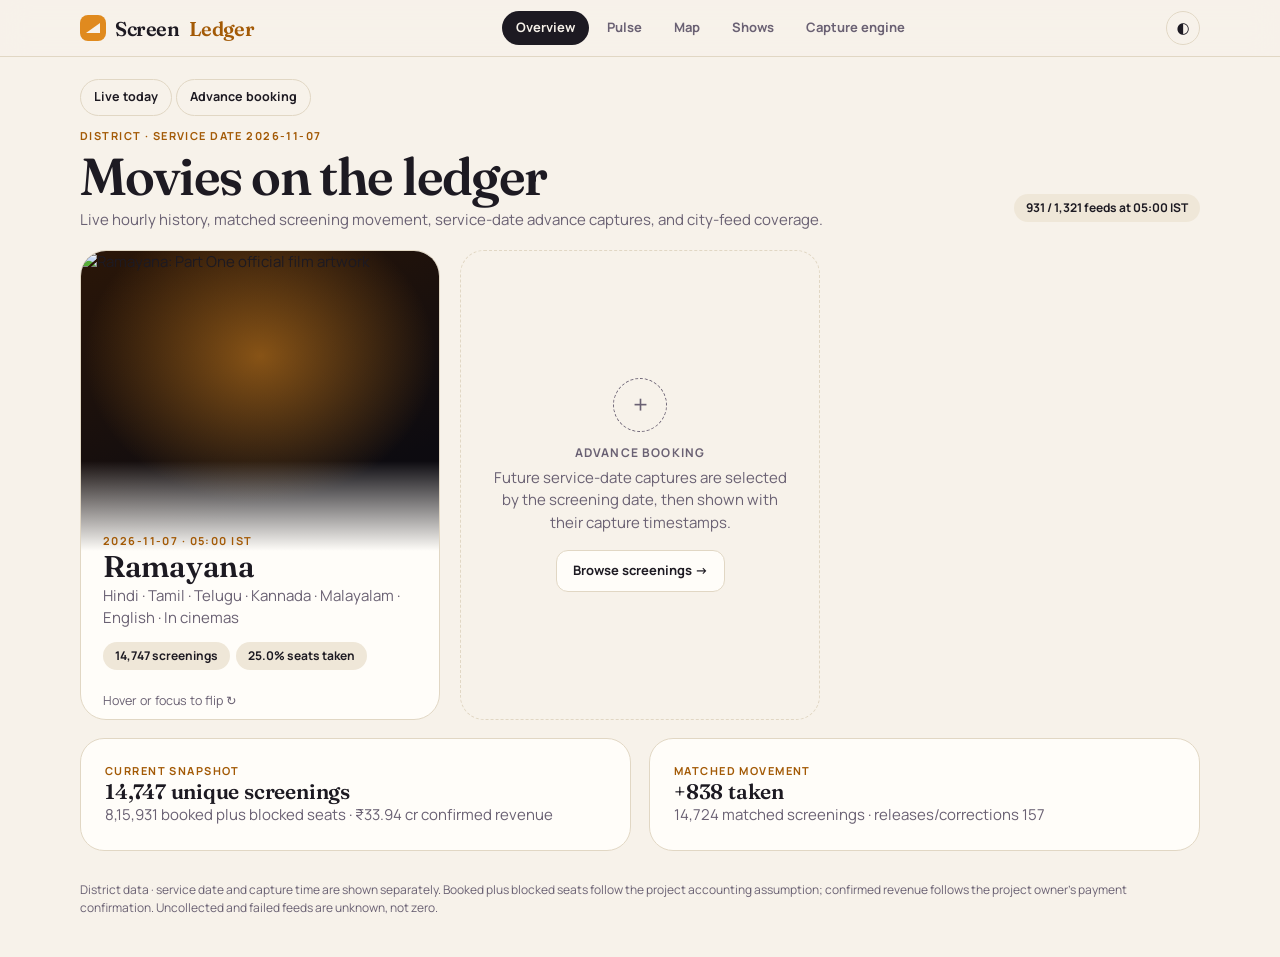
==== commit 737e3e25: "Refine Movie Intelligence views and data labels" ====
--- a/ScreenLedger/dashboard/index.html
+++ b/ScreenLedger/dashboard/index.html
@@ -1,8 +1,8 @@
 <!doctype html>
-<html lang="en"><head><meta charset="utf-8"><meta name="viewport" content="width=device-width, initial-scale=1, viewport-fit=cover"><meta name="color-scheme" content="light dark"><title>ScreenLedger · Movie Intelligence</title><link rel="preconnect" href="https://fonts.googleapis.com"><link rel="preconnect" href="https://fonts.gstatic.com" crossorigin><link rel="stylesheet" href="https://fonts.googleapis.com/css2?family=Fraunces:opsz,wght@9..144,500;9..144,600&family=Manrope:wght@400;600;700&display=swap"><link rel="stylesheet" href="assets/claude_ui.css?v=claude-faithful-13"></head>
+<html lang="en"><head><meta charset="utf-8"><meta name="viewport" content="width=device-width, initial-scale=1, viewport-fit=cover"><meta name="color-scheme" content="light dark"><title>ScreenLedger · Movie Intelligence</title><link rel="preconnect" href="https://fonts.googleapis.com"><link rel="preconnect" href="https://fonts.gstatic.com" crossorigin><link rel="stylesheet" href="https://fonts.googleapis.com/css2?family=Fraunces:opsz,wght@9..144,500;9..144,600&family=Manrope:wght@400;600;700&display=swap"><link rel="stylesheet" href="assets/claude_ui.css?v=claude-faithful-18"></head>
 <body>
 <header><div class="in"><a class="logo" href="#overview"><svg class="lm" width="26" height="26" viewBox="0 0 26 26" aria-hidden="true"><rect width="26" height="26" rx="8"></rect><path d="M6 18 20 8v10z"></path></svg>Screen<em>Ledger</em></a><nav id="nav" aria-label="Views"></nav><button id="th" type="button" aria-label="Switch light or dark theme" title="Switch light or dark theme">◐</button></div></header>
-<main><div class="bar"><div class="film"><a href="#overview">All movies</a><i>/</i><b id="filmTitle">Ramayana</b><span>Hindi · Kannada · District</span></div><div class="dates" id="dates" role="group" aria-label="Service date"></div><div class="caps" id="caps" role="group" aria-label="Capture hour, IST"></div></div><div class="cov" id="cov" aria-live="polite"></div><div class="v" id="view" aria-live="polite"></div></main>
+<main><div class="bar"><div class="film"><a href="#overview">All movies</a><i>/</i><b id="filmTitle">Ramayana</b><span>Hindi · Tamil · Telugu · Kannada · Malayalam · English · In cinemas</span></div><div class="seg" id="mode" role="group" aria-label="Data view"></div><div class="dates" id="dates" role="group" aria-label="Service date"></div><div class="caps" id="caps" role="group" aria-label="Capture hour, IST"></div></div><div class="cov" id="cov" aria-live="polite"></div><div class="v" id="view" aria-live="polite"></div></main>
 <footer><p id="footerNote">District data · service date and capture time are shown separately. Booked plus blocked seats follow the project accounting assumption; confirmed revenue follows the project owner’s payment confirmation. Uncollected and failed feeds are unknown, not zero.</p></footer>
 <div class="ov" id="ov"><aside class="dr" id="dr" role="dialog" aria-modal="true" aria-label="Screening detail"></aside></div>
-<script src="assets/movie_intelligence.js?v=claude-faithful-13"></script></body></html>+<script src="assets/movie_intelligence.js?v=claude-faithful-18"></script></body></html>
--- a/ScreenLedger/dashboard/assets/claude_ui.css
+++ b/ScreenLedger/dashboard/assets/claude_ui.css
@@ -77,3 +77,7 @@
 @media(max-width:860px){.hero,.mapw,.g2,.g3{grid-template-columns:1fr}.hero{padding:24px}}
 @media(max-width:680px){.in{padding:10px 16px}nav{order:3;width:100%}main,footer{padding:0 16px}.caps{margin-left:0;width:100%}.row,.rowh{grid-template-columns:minmax(0,1fr) 46px 110px}.row .lf,.row .vl,.rowh span:nth-child(n+4){display:none}.run{grid-template-columns:48px 1fr 74px 74px}.run>:nth-child(n+5){display:none}.cr{grid-template-columns:minmax(0,1fr) 116px}.mv{grid-template-columns:20px minmax(0,1fr) 70px}.mv>svg{display:none}.mv .dl{grid-column:3}.dr2{grid-template-columns:44px 1fr 52px 1fr 48px;font-size:12px}.card{padding:18px}}
 @media(prefers-reduced-motion:reduce){*,*::before,*::after{animation:none!important;transition:none!important}}
+
+#house{width:100%;max-height:280px}.seat{fill:var(--s2);transition:fill .7s ease}.seat.on{fill:var(--am);animation:tw var(--d,3.2s) ease-in-out var(--dl,0s) infinite}.v>.card>.g2,.v>.card>.g3,.v>.card>.card{margin-top:24px}.occ{text-align:center;color:var(--mu)}
+
+.poster img{width:100%;height:100%;object-fit:cover;object-position:center;mask-image:linear-gradient(#000 75%,transparent)}.regions{margin:16px 0;flex-wrap:wrap}
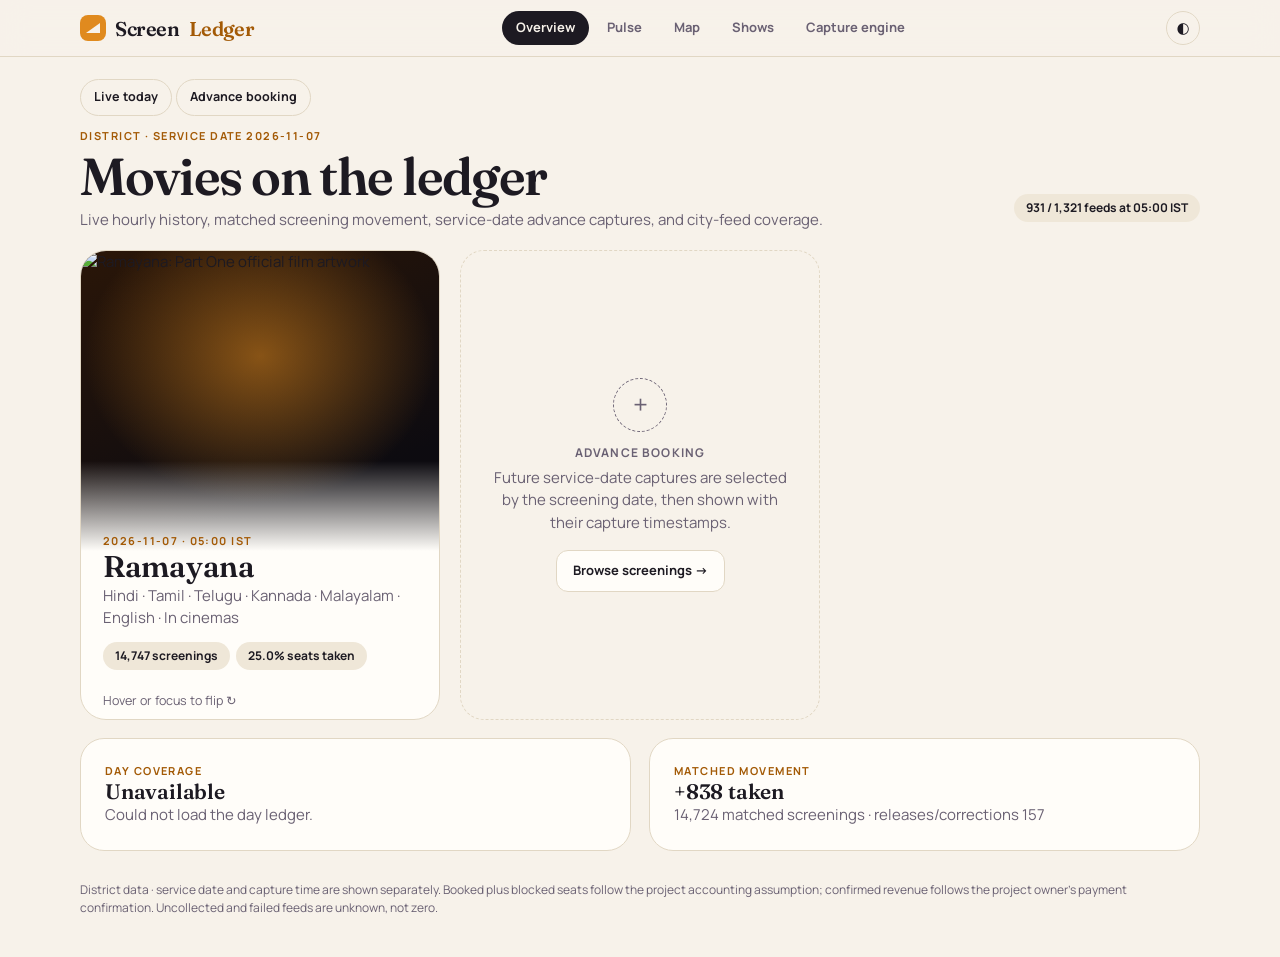
==== commit 89693649: "Add service-day ledger and cinema mapping review" ====
--- a/ScreenLedger/dashboard/index.html
+++ b/ScreenLedger/dashboard/index.html
@@ -1,8 +1,8 @@
 <!doctype html>
-<html lang="en"><head><meta charset="utf-8"><meta name="viewport" content="width=device-width, initial-scale=1, viewport-fit=cover"><meta name="color-scheme" content="light dark"><title>ScreenLedger · Movie Intelligence</title><link rel="preconnect" href="https://fonts.googleapis.com"><link rel="preconnect" href="https://fonts.gstatic.com" crossorigin><link rel="stylesheet" href="https://fonts.googleapis.com/css2?family=Fraunces:opsz,wght@9..144,500;9..144,600&family=Manrope:wght@400;600;700&display=swap"><link rel="stylesheet" href="assets/claude_ui.css?v=claude-faithful-18"></head>
+<html lang="en"><head><meta charset="utf-8"><meta name="viewport" content="width=device-width, initial-scale=1, viewport-fit=cover"><meta name="color-scheme" content="light dark"><title>ScreenLedger · Movie Intelligence</title><link rel="preconnect" href="https://fonts.googleapis.com"><link rel="preconnect" href="https://fonts.gstatic.com" crossorigin><link rel="stylesheet" href="https://fonts.googleapis.com/css2?family=Fraunces:opsz,wght@9..144,500;9..144,600&family=Manrope:wght@400;600;700&display=swap"><link rel="stylesheet" href="assets/claude_ui.css?v=day-ledger-3"></head>
 <body>
 <header><div class="in"><a class="logo" href="#overview"><svg class="lm" width="26" height="26" viewBox="0 0 26 26" aria-hidden="true"><rect width="26" height="26" rx="8"></rect><path d="M6 18 20 8v10z"></path></svg>Screen<em>Ledger</em></a><nav id="nav" aria-label="Views"></nav><button id="th" type="button" aria-label="Switch light or dark theme" title="Switch light or dark theme">◐</button></div></header>
 <main><div class="bar"><div class="film"><a href="#overview">All movies</a><i>/</i><b id="filmTitle">Ramayana</b><span>Hindi · Tamil · Telugu · Kannada · Malayalam · English · In cinemas</span></div><div class="seg" id="mode" role="group" aria-label="Data view"></div><div class="dates" id="dates" role="group" aria-label="Service date"></div><div class="caps" id="caps" role="group" aria-label="Capture hour, IST"></div></div><div class="cov" id="cov" aria-live="polite"></div><div class="v" id="view" aria-live="polite"></div></main>
 <footer><p id="footerNote">District data · service date and capture time are shown separately. Booked plus blocked seats follow the project accounting assumption; confirmed revenue follows the project owner’s payment confirmation. Uncollected and failed feeds are unknown, not zero.</p></footer>
 <div class="ov" id="ov"><aside class="dr" id="dr" role="dialog" aria-modal="true" aria-label="Screening detail"></aside></div>
-<script src="assets/movie_intelligence.js?v=claude-faithful-18"></script></body></html>+<script src="assets/movie_intelligence.js?v=day-ledger-3"></script></body></html>
